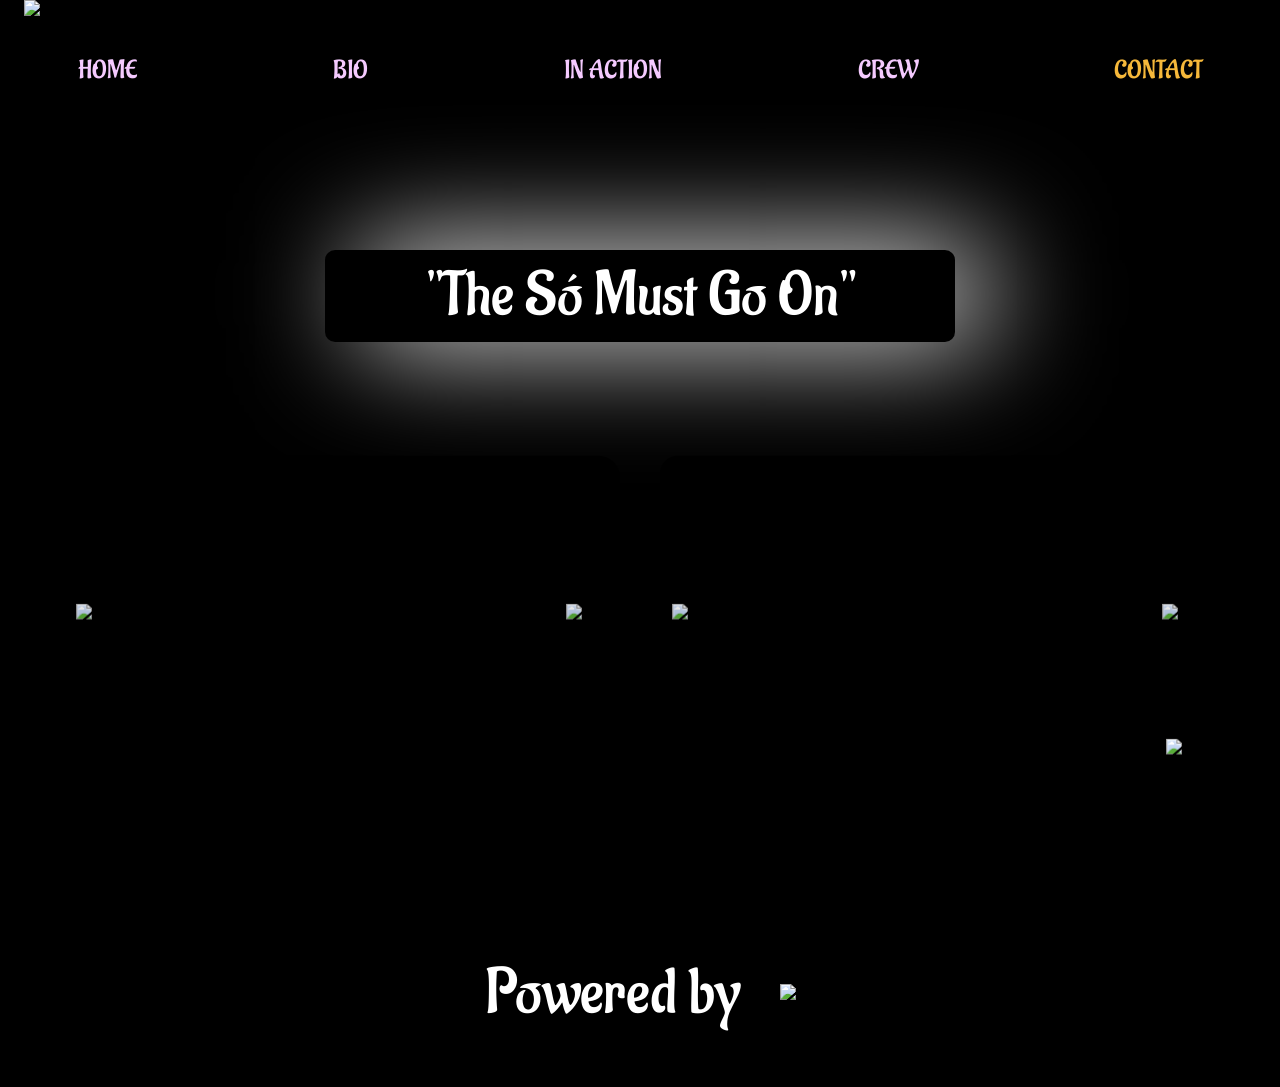
==== action.html @ dd04907f "Add files via upload" ====
<!DOCTYPE html>
<html lang="">

<head>
    <meta charset="UTF-8">
    <meta name="viewport" content="width=device-width, initial-scale=1.0">
    <meta name="generator" content="Silex v3.6.4">
    <link rel="stylesheet" href="/css/action-8aef3ec297667c9fef89145c834cfb1e2416f6bca6c90eaf388c9e5b5e282f4a.css" />

    <!-- MODEL VIEWER -->
    <script type="module" src="https://unpkg.com/@google/model-viewer/dist/model-viewer.min.js"></script>

    <link href="https://fonts.googleapis.com" rel="preconnect">
    <link href="https://fonts.googleapis.com/css2" rel="preconnect" crossorigin>
    <link href="https://fonts.googleapis.com/css2?family=Acme&display=swap" rel="stylesheet">
    <link href="https://fonts.googleapis.com/css2?family=Aguafina+Script&display=swap" rel="stylesheet">
    <link href="https://fonts.googleapis.com/css2?family=Agu+Display&display=swap" rel="stylesheet">
    <link href="https://fonts.googleapis.com/css2?family=Aladin&display=swap" rel="stylesheet">
</head>

<body id="ij2u">

    <HEADER id="i4ne">
        <img id="if11u" src="/assets/logo2.png" />
        <NAV id="i2pj">
            <a href="./index.html" id="itkk">HOME</a>
            <a href="./bio.html" id="i6gh">BIO</a>
            <a href="./action.html" id="imsy9">IN ACTION</a>
            <a href="./crew.html" id="ikcke">CREW</a>
            <a href="./contact.html" id="i1foi">CONTACT</a>
        </NAV>
    </HEADER>

    <div id="izkbu">
        <div id="in06f">"The Só Must Go On"</div>
    </div>

 <!-- POWERED BY SECTION -->
    <section id="powered">
        <div id="powered-wrap">
            <div id="powered-text">Powered by</div>
            <a href="https://www.facebook.com/zsirkulipintyo" target="_blank" rel="noopener">
            <img id="powered-logo" src="/assets/powered.png" />
</a>
        </div>
    </section>

 <section id="action-hero">

    <div id="action-sliders">

        <!-- IMAGE -->
        <div id="image-slider">
            <img class="arrow left" id="img-prev" src="/assets/arrowleft.png">
            
            <div id="image-track">
                <!-- 1-23 -->
                <img src="/assets/img1.jpg">
                <img src="/assets/img2.jpg">
                <img src="/assets/img3.jpg">
                <img src="/assets/img4.jpg">
                <img src="/assets/img5.jpg">
                <img src="/assets/img6.jpg">
                <img src="/assets/img7.jpg">
                <img src="/assets/img8.jpg">
                <img src="/assets/img9.jpg">
                <img src="/assets/img10.jpg">
                <img src="/assets/img11.jpg">
                <img src="/assets/img12.jpg">
                <img src="/assets/img13.jpg">
                <img src="/assets/img14.jpg">
                <img src="/assets/img15.jpg">
                <img src="/assets/img16.jpg">
                <img src="/assets/img17.jpg">
                <img src="/assets/img18.jpg">
                <img src="/assets/img19.jpg">
                <img src="/assets/img20.jpg">
                <img src="/assets/img21.jpg">
                <img src="/assets/img22.jpg">
                <img src="/assets/img23.jpg">
            </div>

            <img class="arrow right" id="img-next" src="/assets/arrowright.png">
            <div id="img-dots"></div>
        </div>


       <div id="video-slider">
    <img class="arrow left" id="vid-prev" src="/assets/arrowleft.png">

    <div id="video-track">
        <video src="/assets/vid1.mp4" playsinline></video>
        <video src="/assets/vid2.mp4" playsinline></video>
        <video src="/assets/vid3.mp4" playsinline></video>
        <video src="/assets/vid4.mp4" playsinline></video>
        <video src="/assets/vid5.mp4" playsinline></video>
        <video src="/assets/vid6.mp4" playsinline></video>
        <video src="/assets/vid7.mp4" playsinline></video>
        <video src="/assets/vid8.mp4" playsinline></video>
     </div>

     <img class="arrow right" id="vid-next" src="/assets/arrowright.png">

     <!-- MUTE BUTTON -->
     <img id="video-mute" src="/assets/mute.png">

     </div>

    </div>

</section>

<script>
document.querySelectorAll('#i2pj a').forEach(link=>{
  link.addEventListener('click', e=>{
    e.preventDefault();
    link.classList.add('active');
    setTimeout(()=>window.location=link.href, 300);
  });
});
</script>

<script>

const videoTrack = document.getElementById("video-track")
const videos = videoTrack.querySelectorAll("video")

const vidPrev = document.getElementById("vid-prev")
const vidNext = document.getElementById("vid-next")
const muteBtn = document.getElementById("video-mute")

let vidIndex = 0
let muted = false

function playVideo(i){

videos.forEach(v=>{
v.pause()
v.currentTime = 0
})

const v = videos[i]

v.muted = muted
v.play()

}

function updateVideo(){

videoTrack.style.transform =
`translateX(-${vidIndex * 100}%)`

playVideo(vidIndex)

}

/* NEXT */
vidNext.onclick = ()=>{
vidIndex++
if(vidIndex >= videos.length) vidIndex = 0
updateVideo()
}

/* PREV */
vidPrev.onclick = ()=>{
vidIndex--
if(vidIndex < 0) vidIndex = videos.length-1
updateVideo()
}

/* AUTO NEXT */
videos.forEach(v=>{
v.addEventListener("ended",()=>{
vidIndex++
if(vidIndex >= videos.length) vidIndex = 0
updateVideo()
})
})

/* MUTE */
muteBtn.onclick = ()=>{

muted = !muted
videos[vidIndex].muted = muted

muteBtn.src = muted
? "/assets/unmute.png"
: "/assets/mute.png"

}

/* AUTOPLAY FIX */
updateVideo()

/* ================= IMAGE ================= */

const imgTrack = document.getElementById("image-track")
const imgPrev = document.getElementById("img-prev")
const imgNext = document.getElementById("img-next")

let imgs = [...imgTrack.children]

/* infinite clone */
imgTrack.appendChild(imgs[0].cloneNode(true))
imgTrack.insertBefore(imgs[imgs.length-1].cloneNode(true), imgs[0])

imgs = [...imgTrack.children]

let index = 1

function updateImages(){

const slider = document.getElementById("image-slider")

const sliderCenter = slider.offsetWidth / 2

const img = imgs[index]

const imgCenter =
img.offsetLeft + img.offsetWidth / 2

const offset = sliderCenter - imgCenter

imgTrack.style.transform = `translateX(${offset}px)`

imgs.forEach(i=>i.classList.remove("active"))
img.classList.add("active")

}

imgNext.onclick = ()=>{
index++
updateImages()

if(index === imgs.length-1){
setTimeout(()=>{
index = 1
imgTrack.style.transition="none"
updateImages()
requestAnimationFrame(()=>{
imgTrack.style.transition=".45s ease"
})
},450)
}
}

imgPrev.onclick = ()=>{
index--
updateImages()

if(index === 0){
setTimeout(()=>{
index = imgs.length-2
imgTrack.style.transition="none"
updateImages()
requestAnimationFrame(()=>{
imgTrack.style.transition=".45s ease"
})
},450)
}
}

window.addEventListener("load",updateImages)
window.addEventListener("resize",updateImages)

</script>

</body>
</html>
---- css/action-8aef3ec297667c9fef89145c834cfb1e2416f6bca6c90eaf388c9e5b5e282f4a.css ----
* {
    box-sizing: border-box;
    -webkit-tap-highlight-color: transparent;

}

body {
    margin: 0;
}

/* stabil mobil viewport */
html, body {
    background:black;
    overflow-x: hidden;
}

/* HEADER */
#i4ne {
    display: flex;
    align-items: center;
    justify-content: space-between;
    font-family: Times New Roman, Times, serif;

    position: fixed;
    inset: 0 0 auto 0;

    width: 100%;
    z-index: 1000;

    padding: 0 clamp(8px, 2vw, 24px);
    background: rgba(0,0,0,0);
}

/* LOGO */
#if11u {
    height: clamp(90px, 11vw, 200px);
    width: auto;
}

/* NAV */
#i2pj {
    display: flex;
    align-items: center;
    justify-content: space-between;

    flex: 1;
    margin-left: clamp(10px, 2vw, 40px);

    font-family: "Aladin", display;
}

/* MENU ITEMS */
#itkk,
#i6gh,
#imsy9,
#ikcke,
#i1foi {
    font-size: clamp(14px, 2vw, 36px);
    padding: clamp(2px, 0.6vw, 8px) clamp(4px, 1vw, 15px);
    white-space: nowrap;
    align-self: center;

    transition: all 0.3s ease;
}

/* jobb headroom */
#i1foi {
    margin-right: clamp(16px, 4vw, 40px);
}

/* NAV LINKS RESET */
#i2pj a {
    text-decoration: none;
}

/* DEFAULT MENU COLOR */
#itkk,
#i6gh,
#imsy9,
#ikcke {
    color: #f5caff;
}

/* CONTACT SPECIAL */
#i1foi,
#i1foi:link,
#i1foi:visited,
#i1foi:active {
    color: #f6b83a;
    border-radius: 25px 25px 25px 4px;
}

/* HERO */
#izkbu {
    background-image: url("../assets/pentek_kisret_km-14.jpg");
    background-position: center;
    background-repeat: no-repeat;
    background-size: cover;

    min-height: 100dvh;
    width: 100%;

    display: flex;
    justify-content: center;
    align-items: flex-start;

    position: relative;
}

/* desktop hover */
#itkk:hover,
#i6gh:hover,
#imsy9:hover,
#ikcke:hover {
    color: #f6b83a;
}

/* mobile tap animation */
#itkk:active,
#i6gh:active,
#imsy9:active,
#ikcke:active {
    color: #f6b83a;
    transition: color 0.25s ease;
}

/* CONTACT */
#i1foi:hover {
    background-color: #f6b83a;
    box-shadow: 0 0 50px 8px rgba(255, 214, 131, 0.53);
    color: #6a415d;
}

#i1foi:active {
    background-color: #f6b83a;
    box-shadow: 0 0 50px 8px rgba(255, 214, 131, 0.53);
    color: #6a415d;
    transition: all 0.25s ease;
}

#i1foi:hover {
    background-color: #f6b83a;
    border-radius: 25px 25px 25px 4px;
    box-shadow: 0 0 50px 8px rgba(255, 214, 131, 0.53);
    color: #6a415d;
    outline: 2px solid rgba(255, 236, 197, 0.76);
    transition: all 0.3s ease-in-out;
}

/* MOTTO */
#in06f {
    position: sticky;
    top: clamp(90px, 11vw, 200px);

    display: flex;
    justify-content: center;
    align-items: center;
    text-align: center;

    font-family: "Aladin", display;
    color: #ffffff;

    font-size: clamp(28px, 6vw, 62px);

    padding: clamp(4px, 1.5vw, 8px) clamp(70px, 10vw, 100px);

    margin: 0 auto;
    margin-top: clamp(250px, 18vh, 500px);

    border-radius: 10px;
    box-shadow: 32px -2px 119px 0px rgb(255, 255, 255);

    z-index: 1;
}

/* scrollbar elrejtés */
.carousel-track::-webkit-scrollbar {
  display: none;
}

#powered {
    width: 100%;
    background: #000;

    display: flex;
    justify-content: center;
    align-items: center;

    padding: clamp(30px, 6vh, 70px) 20px;
}

#powered-wrap {
    display: flex;
    align-items: center;
    gap: clamp(16px, 4vw, 40px);

    flex-wrap: wrap;
    justify-content: center;
}

#powered-text {
    font-family: "Aladin", display;
    color: white;

    font-size: clamp(28px, 5vw, 64px);
}

#powered-logo {
    height: clamp(40px, 6vw, 80px);
    width: auto;
}

/* =========================
ACTION HERO
========================= */

#action-hero{
position:absolute;
inset:0;
pointer-events:none;
}

#action-sliders{
pointer-events:auto;
}

@media(max-width:900px){
#action-sliders{
grid-template-columns:1fr;
}
}


/* =========================
SLIDER BASE
========================= */

#image-slider,
#video-slider{
position:relative;
overflow:hidden;
border-radius:18px;
aspect-ratio:16/9;
background:black;
}


/* =========================
IMAGE SLIDER
========================= */

#image-slider{
position:relative;
overflow:hidden;
border-radius:22px;
aspect-ratio:16/9;
background:black;

display:flex;
align-items:center;
}

/* track */
#image-track{
display:flex;
align-items:center;
gap:22px;

transition:transform .45s ease;
}

/* képek */
#image-track img{

width:72%;
aspect-ratio:3/2;

object-fit:cover;

flex-shrink:0;

border-radius:18px;

opacity:.35;
transform:scale(.85);

transition:.35s ease;
}

/* CENTER */
#image-track img.active{
opacity:1;
transform:scale(1);
}

#image-slider::before{
left:0;
background:linear-gradient(to right, black, transparent);
}

#image-slider::after{
right:0;
background:linear-gradient(to left, black, transparent);
}

/* =========================
VIDEO SLIDER
========================= */

#video-track{
display:flex;
height:100%;
}

#video-track video{
width:100%;
height:100%;
object-fit:cover;
flex-shrink:0;
}


/* =========================
ARROWS
========================= */

.arrow{
position:absolute;
top:50%;
transform:translateY(-50%);
z-index:20;

width:42px;
cursor:pointer;
opacity:.9;
}

.arrow:hover{
opacity:1;
}

.left{ left:12px; }
.right{ right:12px; }


/* =========================
DOTS
========================= */

#img-dots,
#vid-dots{
position:absolute;
bottom:12px;
left:50%;
transform:translateX(-50%);

display:flex;
gap:8px;
z-index:20;
}

#img-dots div,
#vid-dots div{
width:8px;
height:8px;
border-radius:50%;
background:#777;
}

#img-dots .active,
#vid-dots .active{
background:white;
}


/* =========================
MUTE BUTTON
========================= */

#video-mute{
position:absolute;
right:14px;
bottom:14px;

width:36px;
z-index:25;
cursor:pointer;
}

/* HERO SLIDERS */

#izkbu{
    background:url("../assets/pentek_kisret_km-14.jpg") center/cover no-repeat;
    min-height:100vh;

    display:flex;
    justify-content:center;
    align-items:flex-start;

    position:relative;

    overflow:hidden;   /* EZ VÁGJA LE A KILÓGÓ SLIDERT */
}


/* SLIDERS A HERO-N */
#action-sliders{
    position:absolute;
    top:68%;     /* ez volt 55% */
    left:50%;
    transform:translate(-50%,-50%);

    width:90%;
    max-width:1500px;

    display:grid;
    grid-template-columns:1fr 1fr;
    gap:40px;

    z-index:5;
}

@media(max-width:900px){
#action-sliders{
    grid-template-columns:1fr;
    top:72%;
}
}
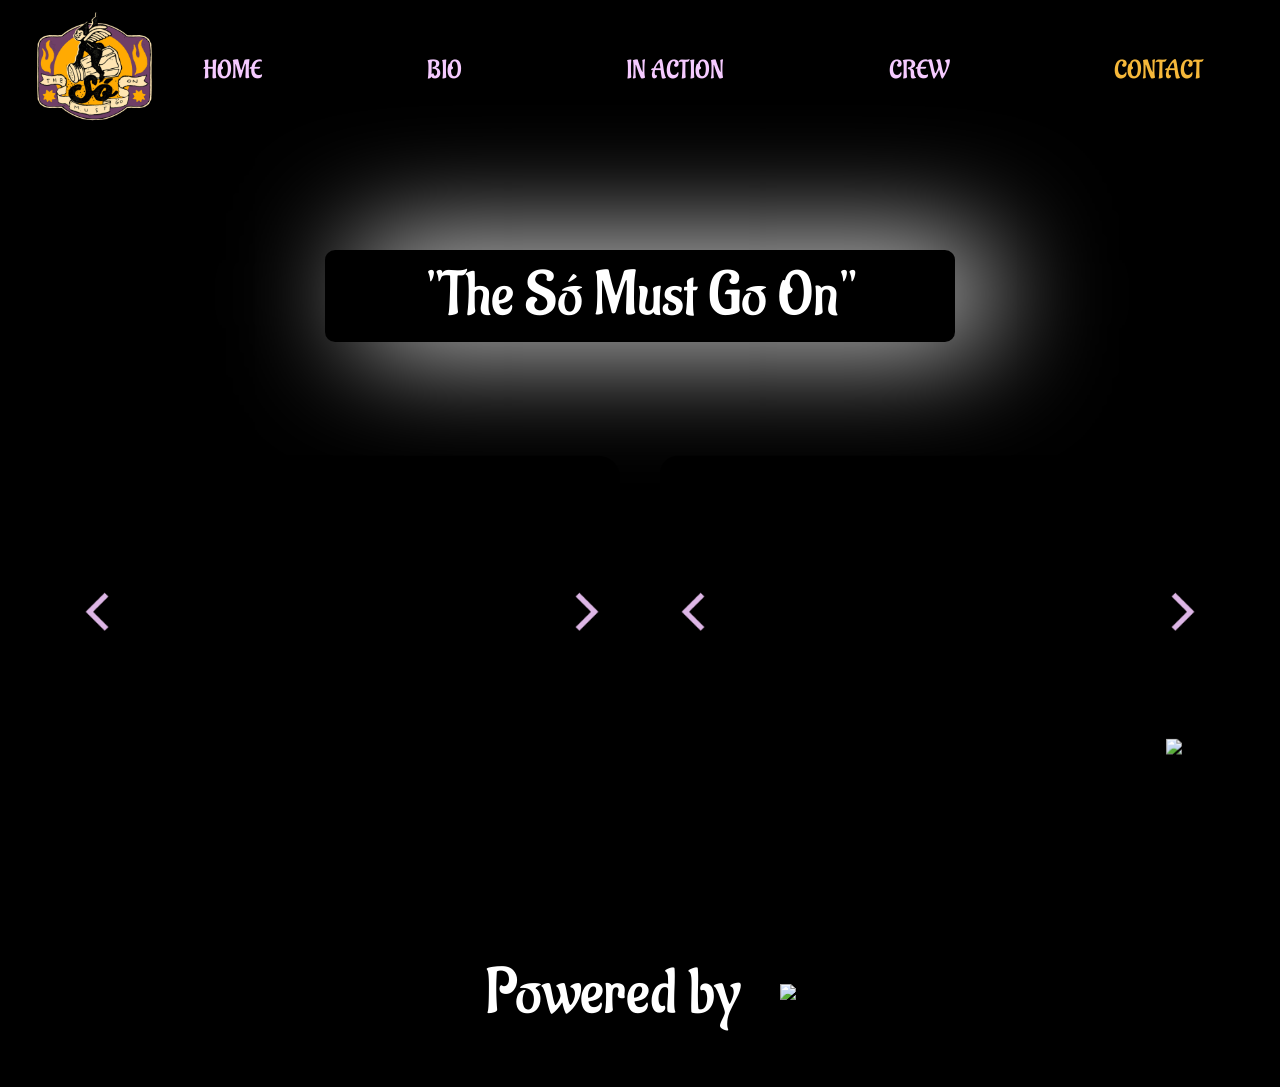
==== commit ceea4ac0: "Update action.html" ====
--- a/action.html
+++ b/action.html
@@ -5,7 +5,9 @@
     <meta charset="UTF-8">
     <meta name="viewport" content="width=device-width, initial-scale=1.0">
     <meta name="generator" content="Silex v3.6.4">
-    <link rel="stylesheet" href="/css/action-8aef3ec297667c9fef89145c834cfb1e2416f6bca6c90eaf388c9e5b5e282f4a.css" />
+
+    <!-- FIX -->
+    <link rel="stylesheet" href="css/action-8aef3ec297667c9fef89145c834cfb1e2416f6bca6c90eaf388c9e5b5e282f4a.css" />
 
     <!-- MODEL VIEWER -->
     <script type="module" src="https://unpkg.com/@google/model-viewer/dist/model-viewer.min.js"></script>
@@ -20,251 +22,96 @@
 
 <body id="ij2u">
 
-    <HEADER id="i4ne">
-        <img id="if11u" src="/assets/logo2.png" />
-        <NAV id="i2pj">
-            <a href="./index.html" id="itkk">HOME</a>
-            <a href="./bio.html" id="i6gh">BIO</a>
-            <a href="./action.html" id="imsy9">IN ACTION</a>
-            <a href="./crew.html" id="ikcke">CREW</a>
-            <a href="./contact.html" id="i1foi">CONTACT</a>
-        </NAV>
-    </HEADER>
+<HEADER id="i4ne">
+    <img id="if11u" src="assets/logo2.png" />
+    <NAV id="i2pj">
+        <a href="./index.html" id="itkk">HOME</a>
+        <a href="./bio.html" id="i6gh">BIO</a>
+        <a href="./action.html" id="imsy9">IN ACTION</a>
+        <a href="./crew.html" id="ikcke">CREW</a>
+        <a href="./contact.html" id="i1foi">CONTACT</a>
+    </NAV>
+</HEADER>
 
-    <div id="izkbu">
-        <div id="in06f">"The Só Must Go On"</div>
+<div id="izkbu">
+    <div id="in06f">"The Só Must Go On"</div>
+</div>
+
+<!-- POWERED -->
+<section id="powered">
+    <div id="powered-wrap">
+        <div id="powered-text">Powered by</div>
+        <a href="https://www.facebook.com/zsirkulipintyo" target="_blank" rel="noopener">
+            <img id="powered-logo" src="assets/powered.png" />
+        </a>
     </div>
+</section>
 
- <!-- POWERED BY SECTION -->
-    <section id="powered">
-        <div id="powered-wrap">
-            <div id="powered-text">Powered by</div>
-            <a href="https://www.facebook.com/zsirkulipintyo" target="_blank" rel="noopener">
-            <img id="powered-logo" src="/assets/powered.png" />
-</a>
-        </div>
-    </section>
+<section id="action-hero">
+<div id="action-sliders">
 
- <section id="action-hero">
+<!-- IMAGE -->
+<div id="image-slider">
 
-    <div id="action-sliders">
+<img class="arrow left" id="img-prev" src="assets/arrowleft.png">
 
-        <!-- IMAGE -->
-        <div id="image-slider">
-            <img class="arrow left" id="img-prev" src="/assets/arrowleft.png">
-            
-            <div id="image-track">
-                <!-- 1-23 -->
-                <img src="/assets/img1.jpg">
-                <img src="/assets/img2.jpg">
-                <img src="/assets/img3.jpg">
-                <img src="/assets/img4.jpg">
-                <img src="/assets/img5.jpg">
-                <img src="/assets/img6.jpg">
-                <img src="/assets/img7.jpg">
-                <img src="/assets/img8.jpg">
-                <img src="/assets/img9.jpg">
-                <img src="/assets/img10.jpg">
-                <img src="/assets/img11.jpg">
-                <img src="/assets/img12.jpg">
-                <img src="/assets/img13.jpg">
-                <img src="/assets/img14.jpg">
-                <img src="/assets/img15.jpg">
-                <img src="/assets/img16.jpg">
-                <img src="/assets/img17.jpg">
-                <img src="/assets/img18.jpg">
-                <img src="/assets/img19.jpg">
-                <img src="/assets/img20.jpg">
-                <img src="/assets/img21.jpg">
-                <img src="/assets/img22.jpg">
-                <img src="/assets/img23.jpg">
-            </div>
+<div id="image-track">
+<img src="assets/img1.jpg">
+<img src="assets/img2.jpg">
+<img src="assets/img3.jpg">
+<img src="assets/img4.jpg">
+<img src="assets/img5.jpg">
+<img src="assets/img6.jpg">
+<img src="assets/img7.jpg">
+<img src="assets/img8.jpg">
+<img src="assets/img9.jpg">
+<img src="assets/img10.jpg">
+<img src="assets/img11.jpg">
+<img src="assets/img12.jpg">
+<img src="assets/img13.jpg">
+<img src="assets/img14.jpg">
+<img src="assets/img15.jpg">
+<img src="assets/img16.jpg">
+<img src="assets/img17.jpg">
+<img src="assets/img18.jpg">
+<img src="assets/img19.jpg">
+<img src="assets/img20.jpg">
+<img src="assets/img21.jpg">
+<img src="assets/img22.jpg">
+<img src="assets/img23.jpg">
+</div>
 
-            <img class="arrow right" id="img-next" src="/assets/arrowright.png">
-            <div id="img-dots"></div>
-        </div>
+<img class="arrow right" id="img-next" src="assets/arrowright.png">
+<div id="img-dots"></div>
+
+</div>
 
 
-       <div id="video-slider">
-    <img class="arrow left" id="vid-prev" src="/assets/arrowleft.png">
+<div id="video-slider">
 
-    <div id="video-track">
-        <video src="/assets/vid1.mp4" playsinline></video>
-        <video src="/assets/vid2.mp4" playsinline></video>
-        <video src="/assets/vid3.mp4" playsinline></video>
-        <video src="/assets/vid4.mp4" playsinline></video>
-        <video src="/assets/vid5.mp4" playsinline></video>
-        <video src="/assets/vid6.mp4" playsinline></video>
-        <video src="/assets/vid7.mp4" playsinline></video>
-        <video src="/assets/vid8.mp4" playsinline></video>
-     </div>
+<img class="arrow left" id="vid-prev" src="assets/arrowleft.png">
 
-     <img class="arrow right" id="vid-next" src="/assets/arrowright.png">
+<div id="video-track">
+<video src="assets/vid1.mp4" playsinline></video>
+<video src="assets/vid2.mp4" playsinline></video>
+<video src="assets/vid3.mp4" playsinline></video>
+<video src="assets/vid4.mp4" playsinline></video>
+<video src="assets/vid5.mp4" playsinline></video>
+<video src="assets/vid6.mp4" playsinline></video>
+<video src="assets/vid7.mp4" playsinline></video>
+<video src="assets/vid8.mp4" playsinline></video>
+</div>
 
-     <!-- MUTE BUTTON -->
-     <img id="video-mute" src="/assets/mute.png">
+<img class="arrow right" id="vid-next" src="assets/arrowright.png">
 
-     </div>
+<img id="video-mute" src="assets/mute.png">
 
-    </div>
+</div>
 
+</div>
 </section>
 
-<script>
-document.querySelectorAll('#i2pj a').forEach(link=>{
-  link.addEventListener('click', e=>{
-    e.preventDefault();
-    link.classList.add('active');
-    setTimeout(()=>window.location=link.href, 300);
-  });
-});
-</script>
-
-<script>
-
-const videoTrack = document.getElementById("video-track")
-const videos = videoTrack.querySelectorAll("video")
-
-const vidPrev = document.getElementById("vid-prev")
-const vidNext = document.getElementById("vid-next")
-const muteBtn = document.getElementById("video-mute")
-
-let vidIndex = 0
-let muted = false
-
-function playVideo(i){
-
-videos.forEach(v=>{
-v.pause()
-v.currentTime = 0
-})
-
-const v = videos[i]
-
-v.muted = muted
-v.play()
-
-}
-
-function updateVideo(){
-
-videoTrack.style.transform =
-`translateX(-${vidIndex * 100}%)`
-
-playVideo(vidIndex)
-
-}
-
-/* NEXT */
-vidNext.onclick = ()=>{
-vidIndex++
-if(vidIndex >= videos.length) vidIndex = 0
-updateVideo()
-}
-
-/* PREV */
-vidPrev.onclick = ()=>{
-vidIndex--
-if(vidIndex < 0) vidIndex = videos.length-1
-updateVideo()
-}
-
-/* AUTO NEXT */
-videos.forEach(v=>{
-v.addEventListener("ended",()=>{
-vidIndex++
-if(vidIndex >= videos.length) vidIndex = 0
-updateVideo()
-})
-})
-
-/* MUTE */
-muteBtn.onclick = ()=>{
-
-muted = !muted
-videos[vidIndex].muted = muted
-
-muteBtn.src = muted
-? "/assets/unmute.png"
-: "/assets/mute.png"
-
-}
-
-/* AUTOPLAY FIX */
-updateVideo()
-
-/* ================= IMAGE ================= */
-
-const imgTrack = document.getElementById("image-track")
-const imgPrev = document.getElementById("img-prev")
-const imgNext = document.getElementById("img-next")
-
-let imgs = [...imgTrack.children]
-
-/* infinite clone */
-imgTrack.appendChild(imgs[0].cloneNode(true))
-imgTrack.insertBefore(imgs[imgs.length-1].cloneNode(true), imgs[0])
-
-imgs = [...imgTrack.children]
-
-let index = 1
-
-function updateImages(){
-
-const slider = document.getElementById("image-slider")
-
-const sliderCenter = slider.offsetWidth / 2
-
-const img = imgs[index]
-
-const imgCenter =
-img.offsetLeft + img.offsetWidth / 2
-
-const offset = sliderCenter - imgCenter
-
-imgTrack.style.transform = `translateX(${offset}px)`
-
-imgs.forEach(i=>i.classList.remove("active"))
-img.classList.add("active")
-
-}
-
-imgNext.onclick = ()=>{
-index++
-updateImages()
-
-if(index === imgs.length-1){
-setTimeout(()=>{
-index = 1
-imgTrack.style.transition="none"
-updateImages()
-requestAnimationFrame(()=>{
-imgTrack.style.transition=".45s ease"
-})
-},450)
-}
-}
-
-imgPrev.onclick = ()=>{
-index--
-updateImages()
-
-if(index === 0){
-setTimeout(()=>{
-index = imgs.length-2
-imgTrack.style.transition="none"
-updateImages()
-requestAnimationFrame(()=>{
-imgTrack.style.transition=".45s ease"
-})
-},450)
-}
-}
-
-window.addEventListener("load",updateImages)
-window.addEventListener("resize",updateImages)
-
-</script>
-
+    <script src="slider.js" defer></script>
+   
 </body>
-</html>+</html>
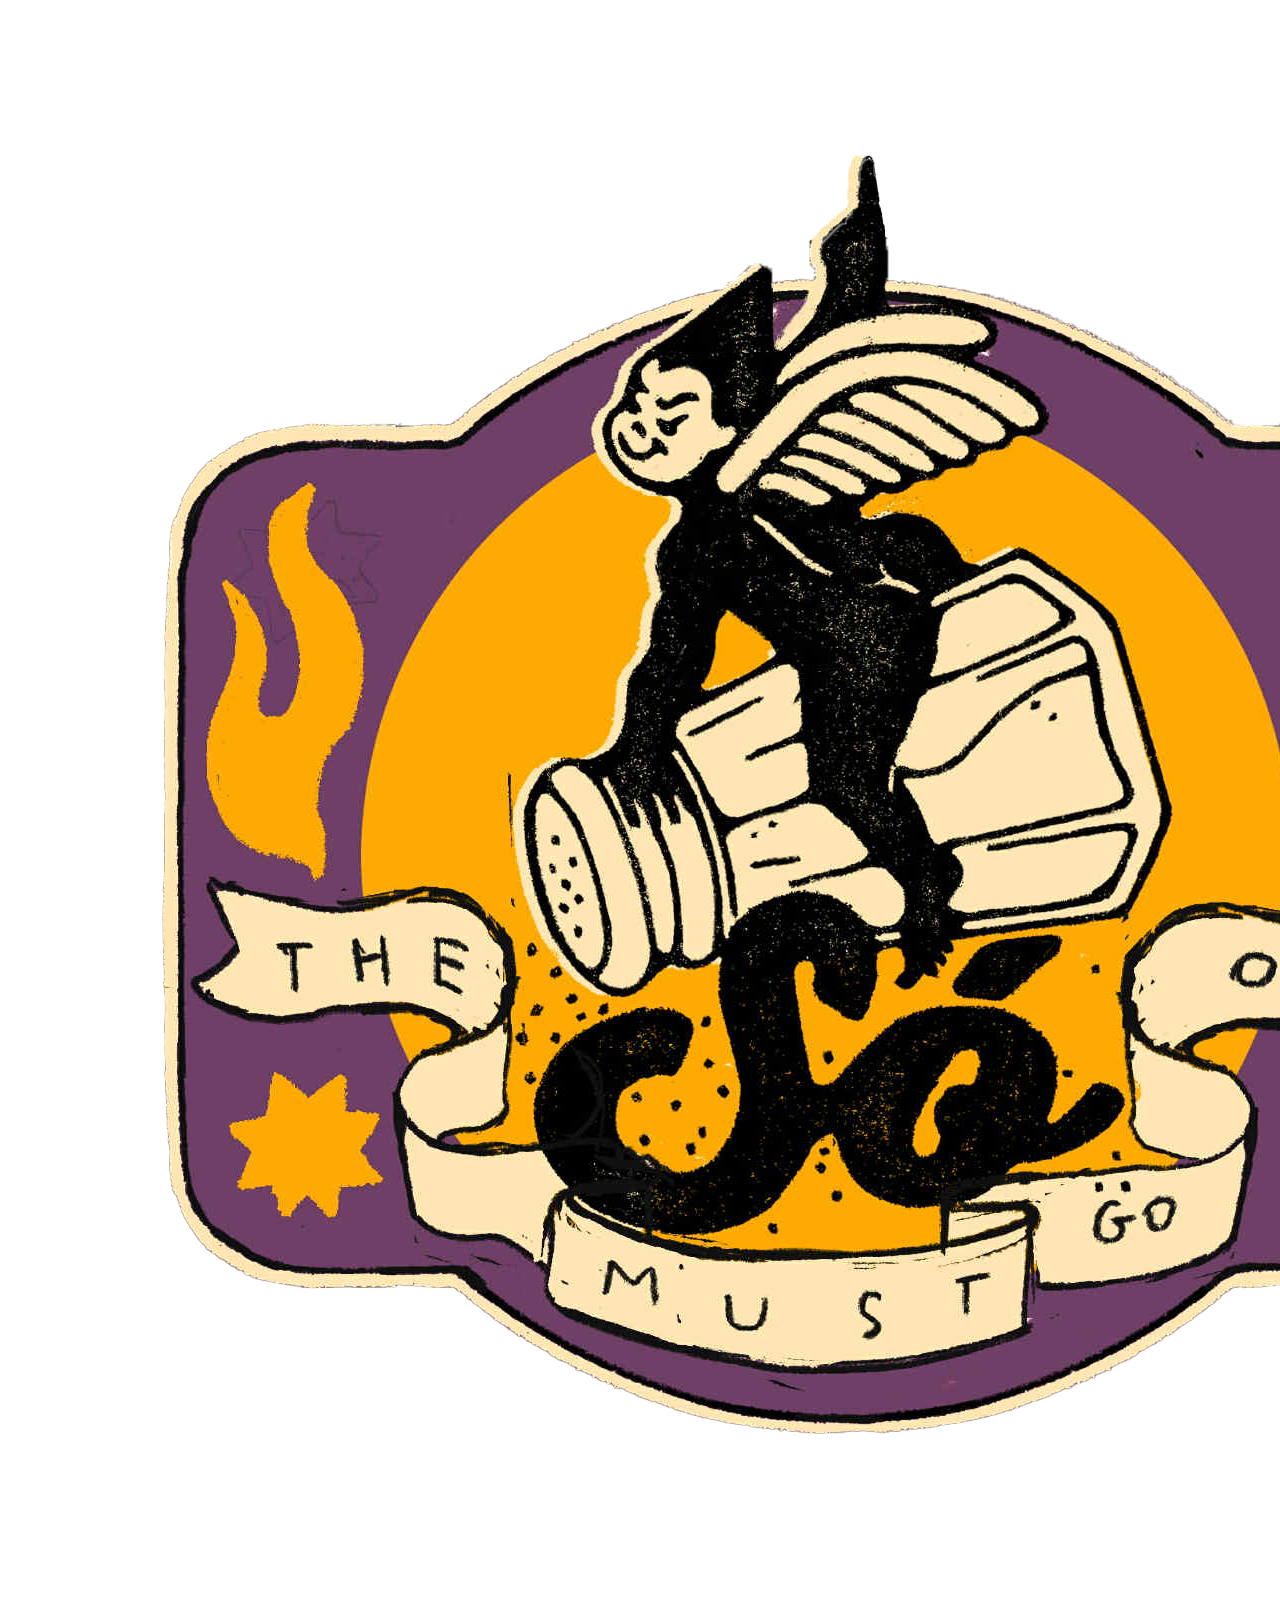
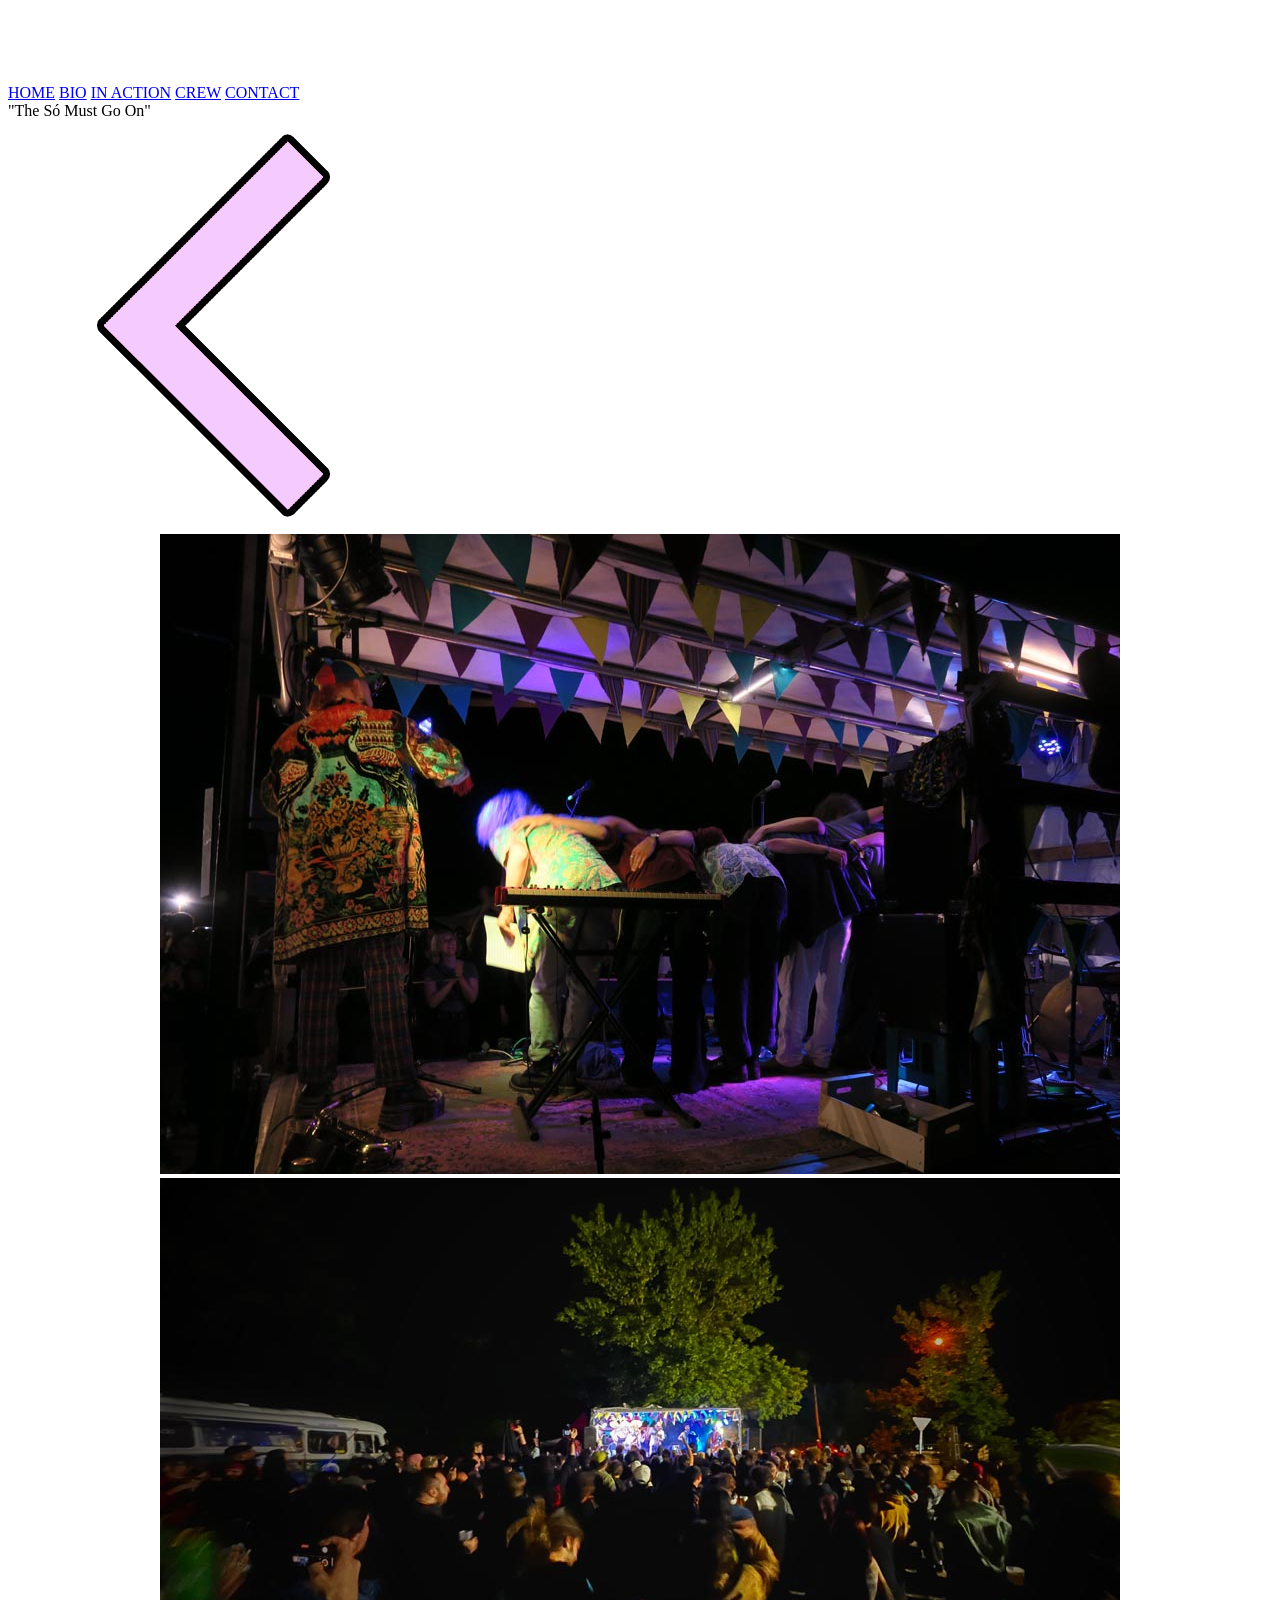
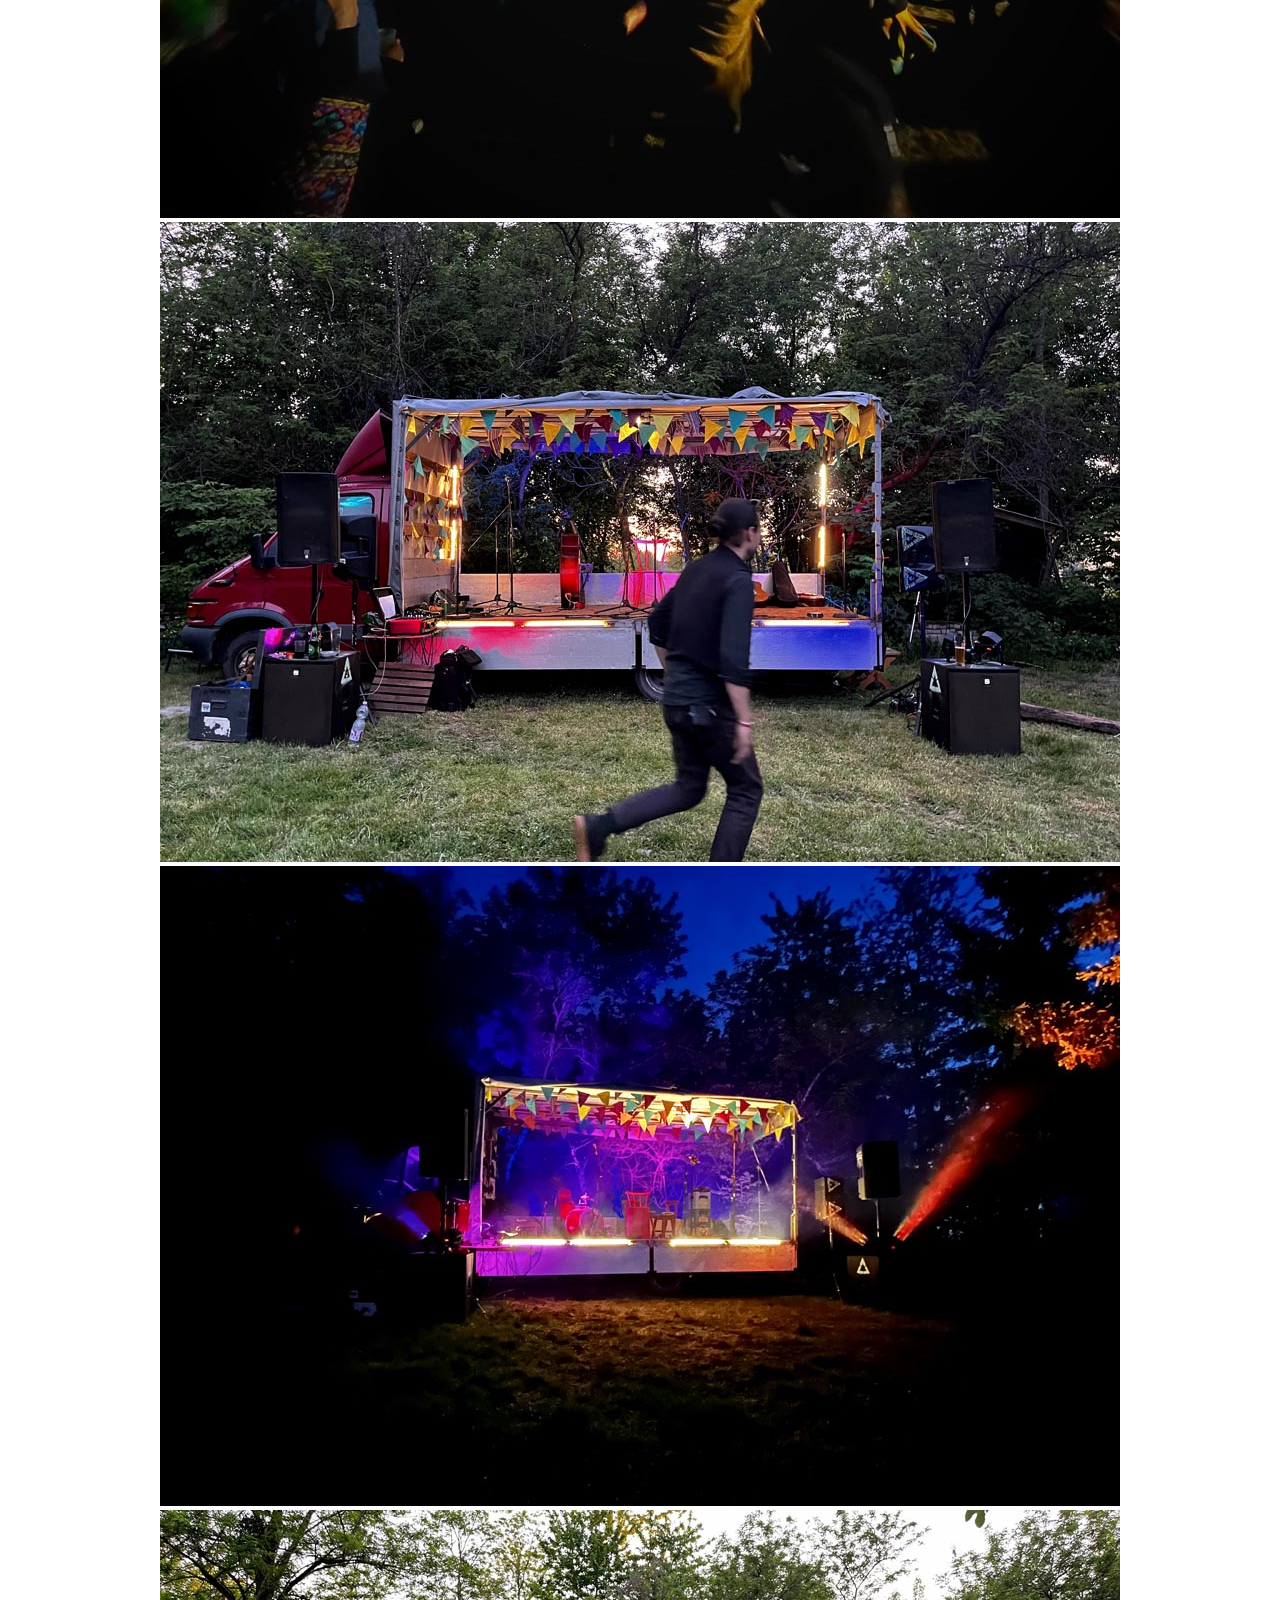
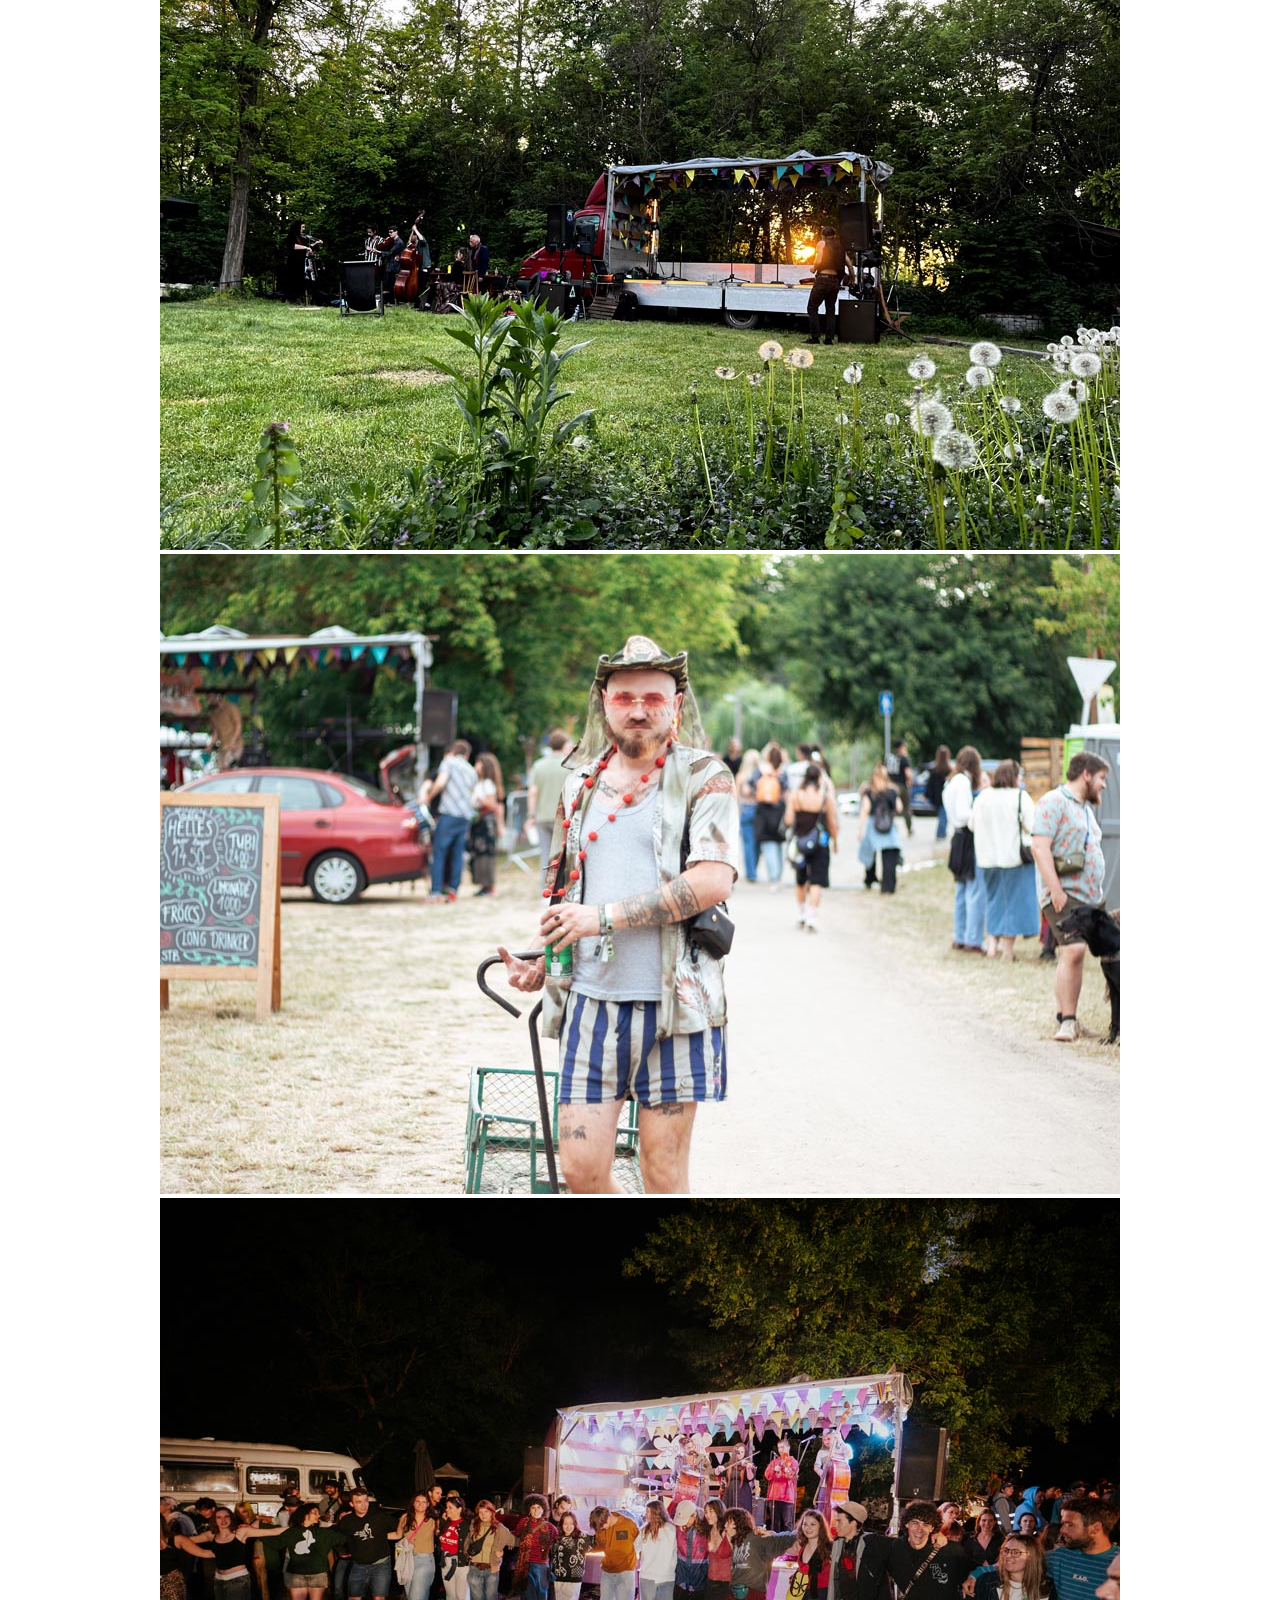
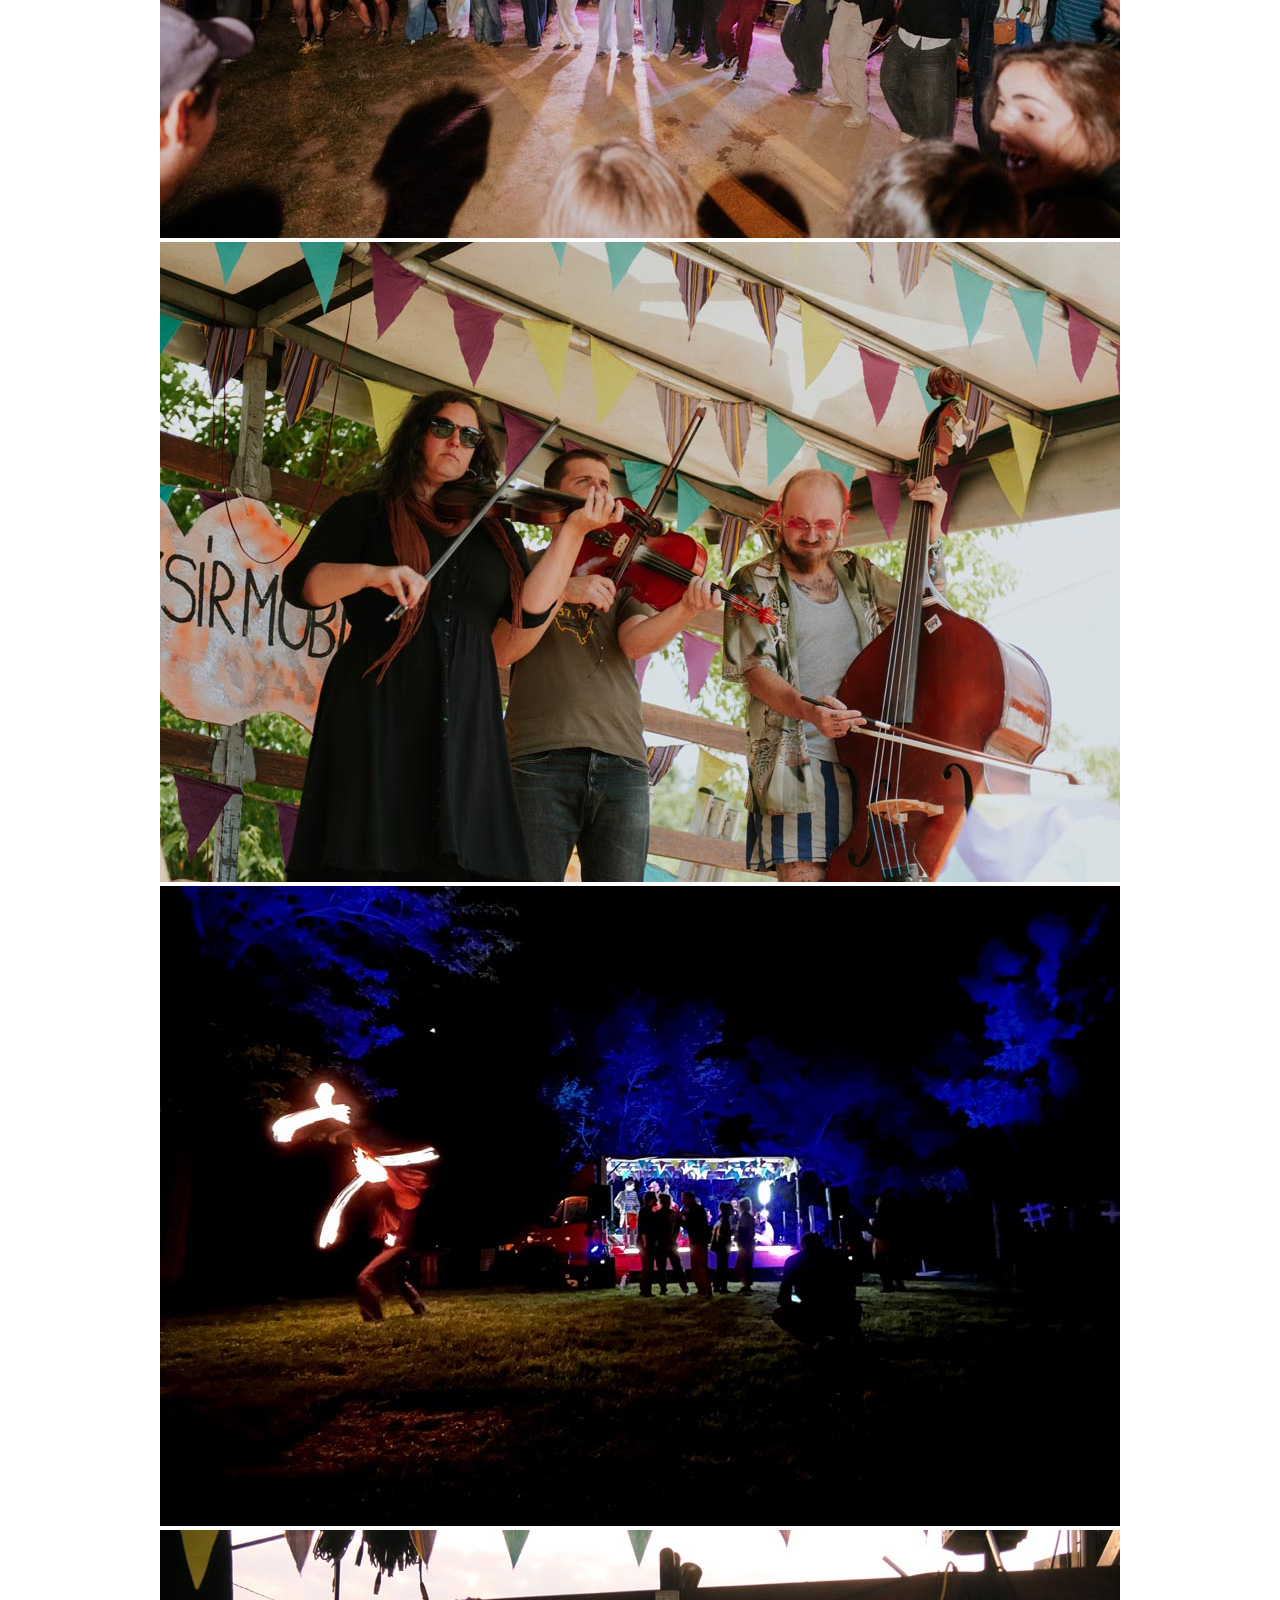
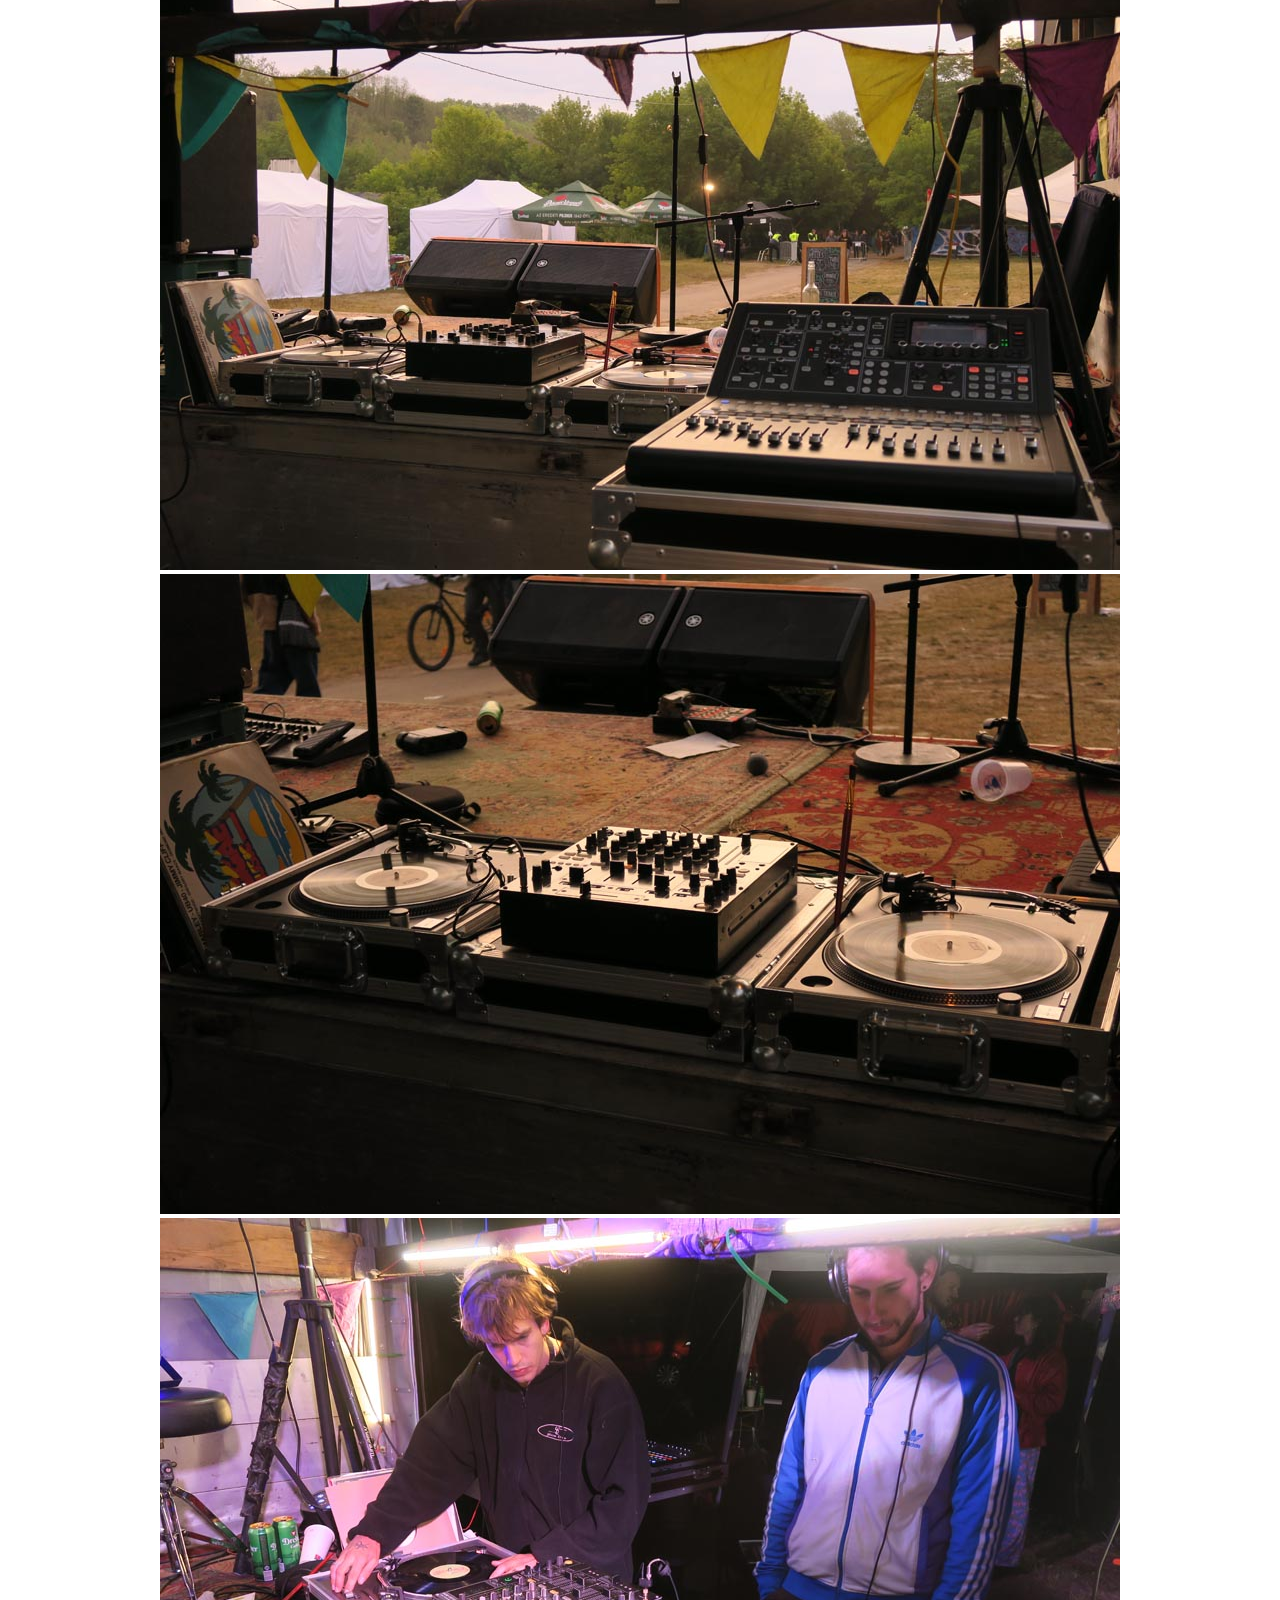
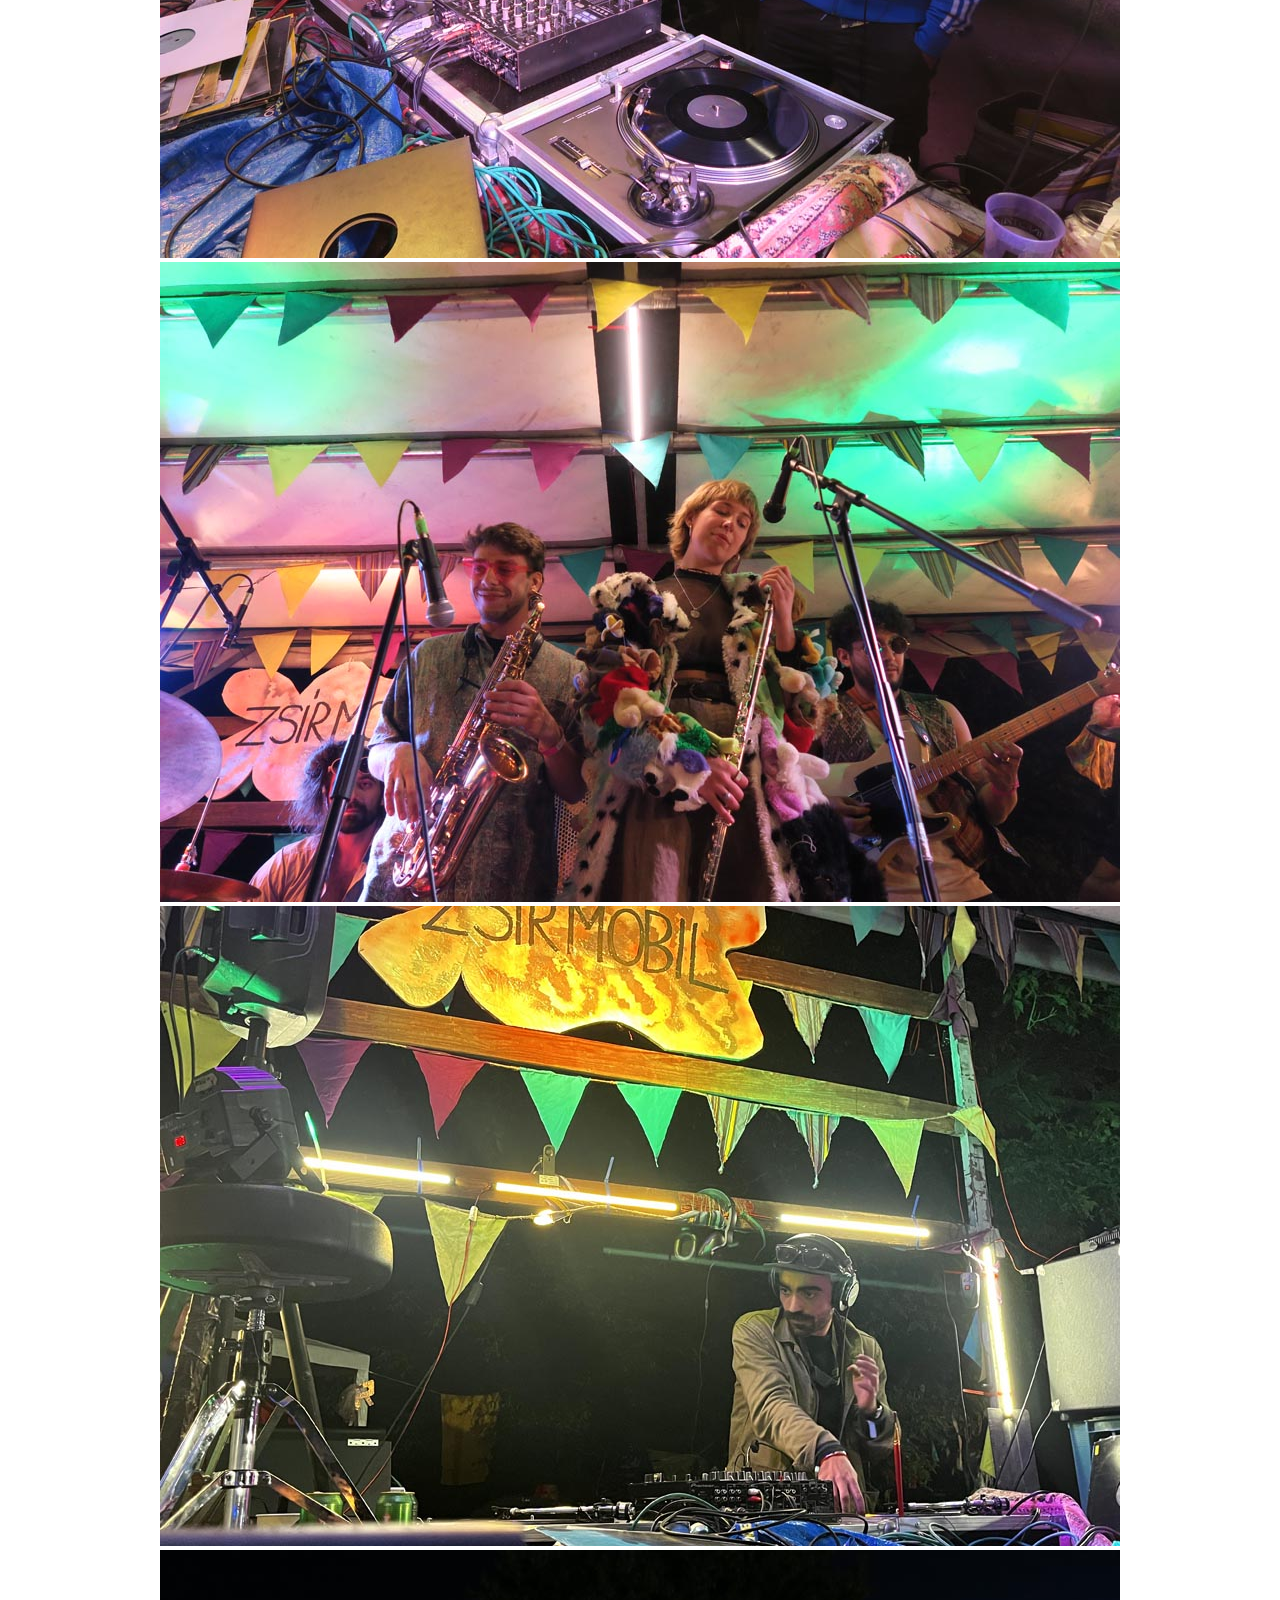
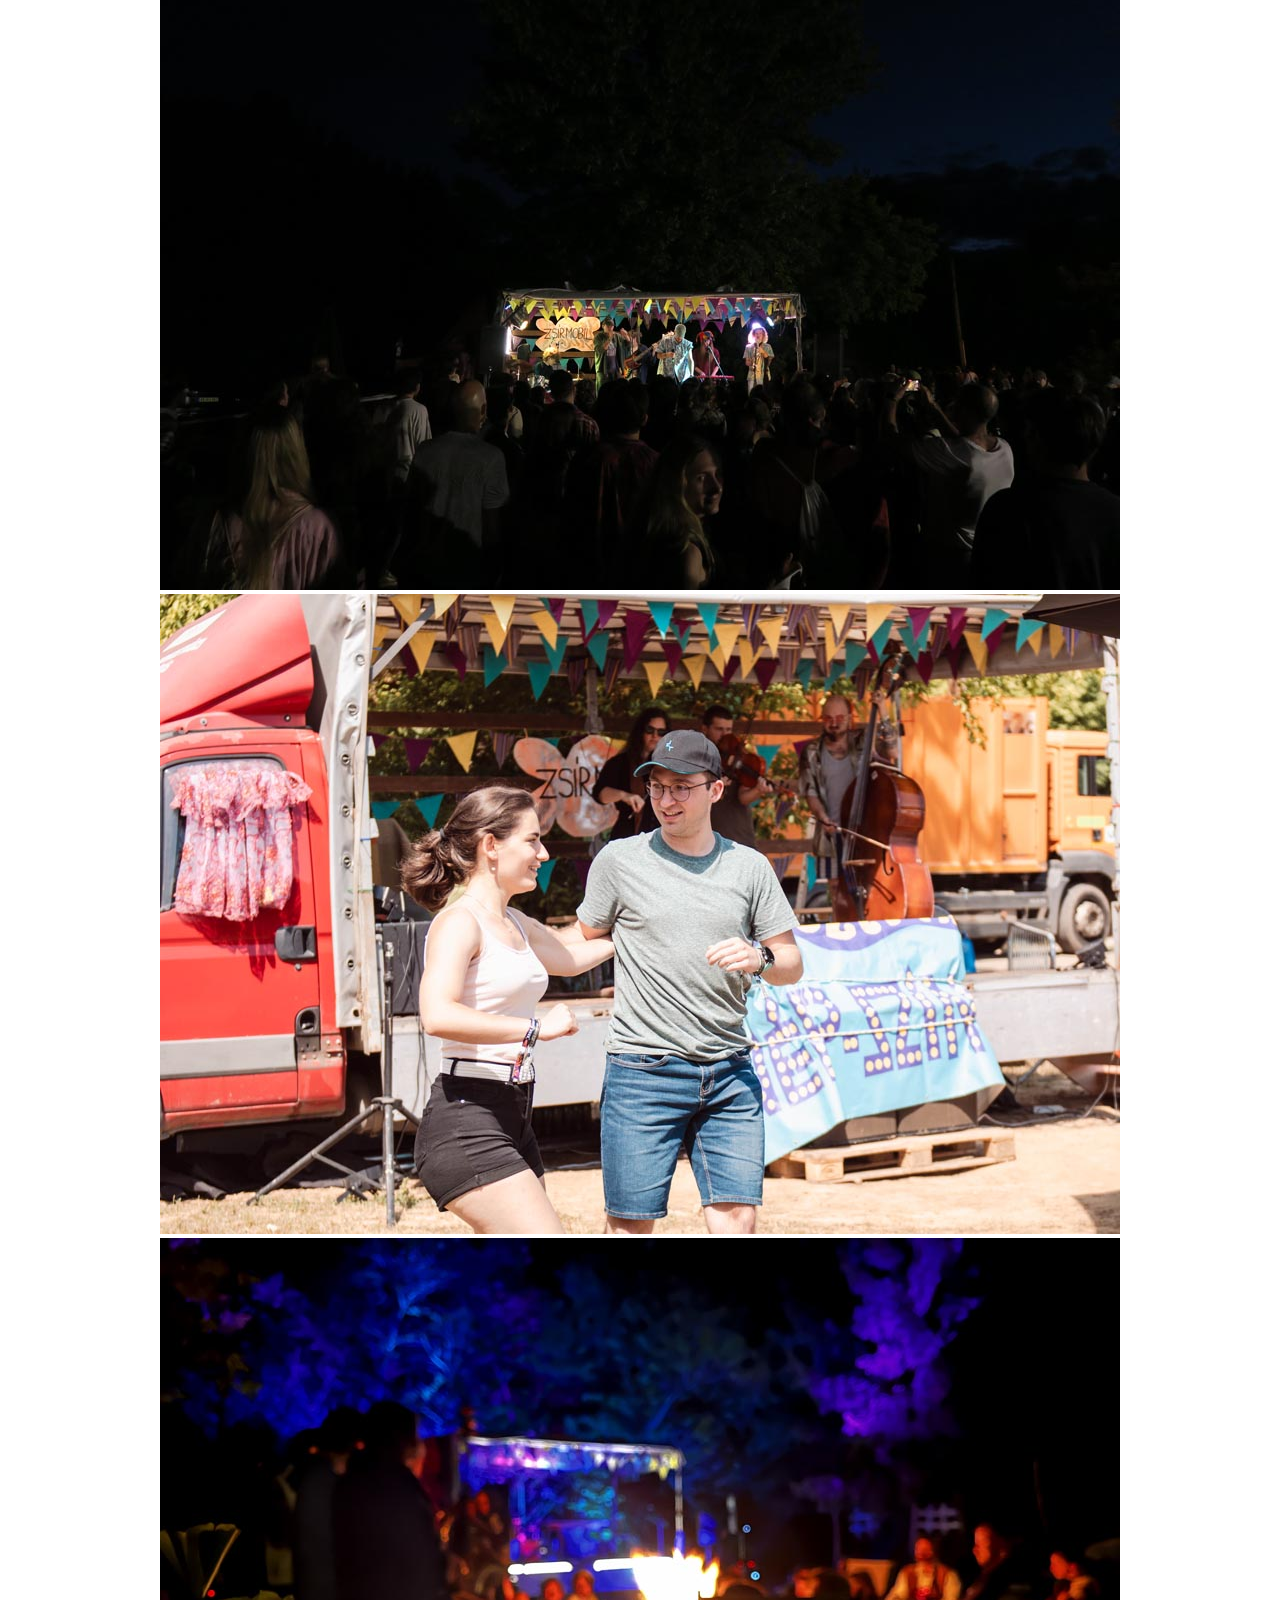
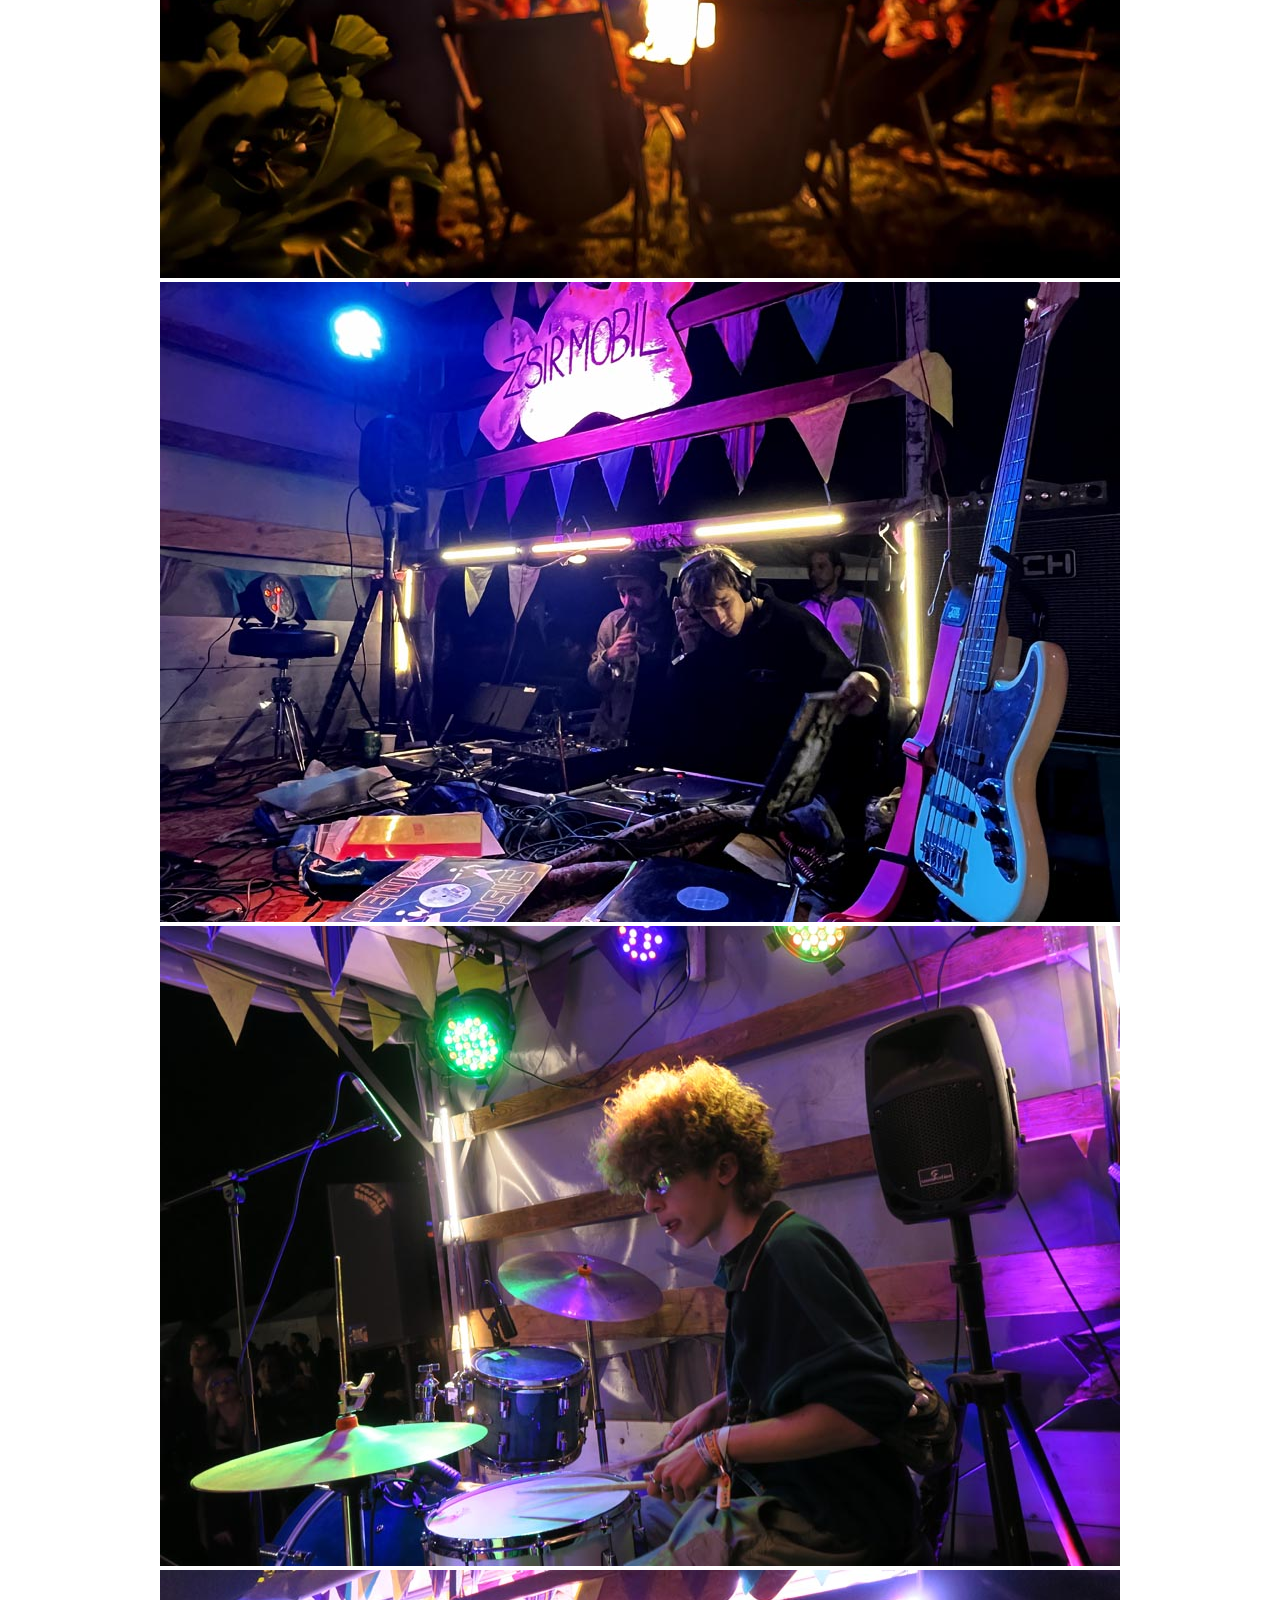
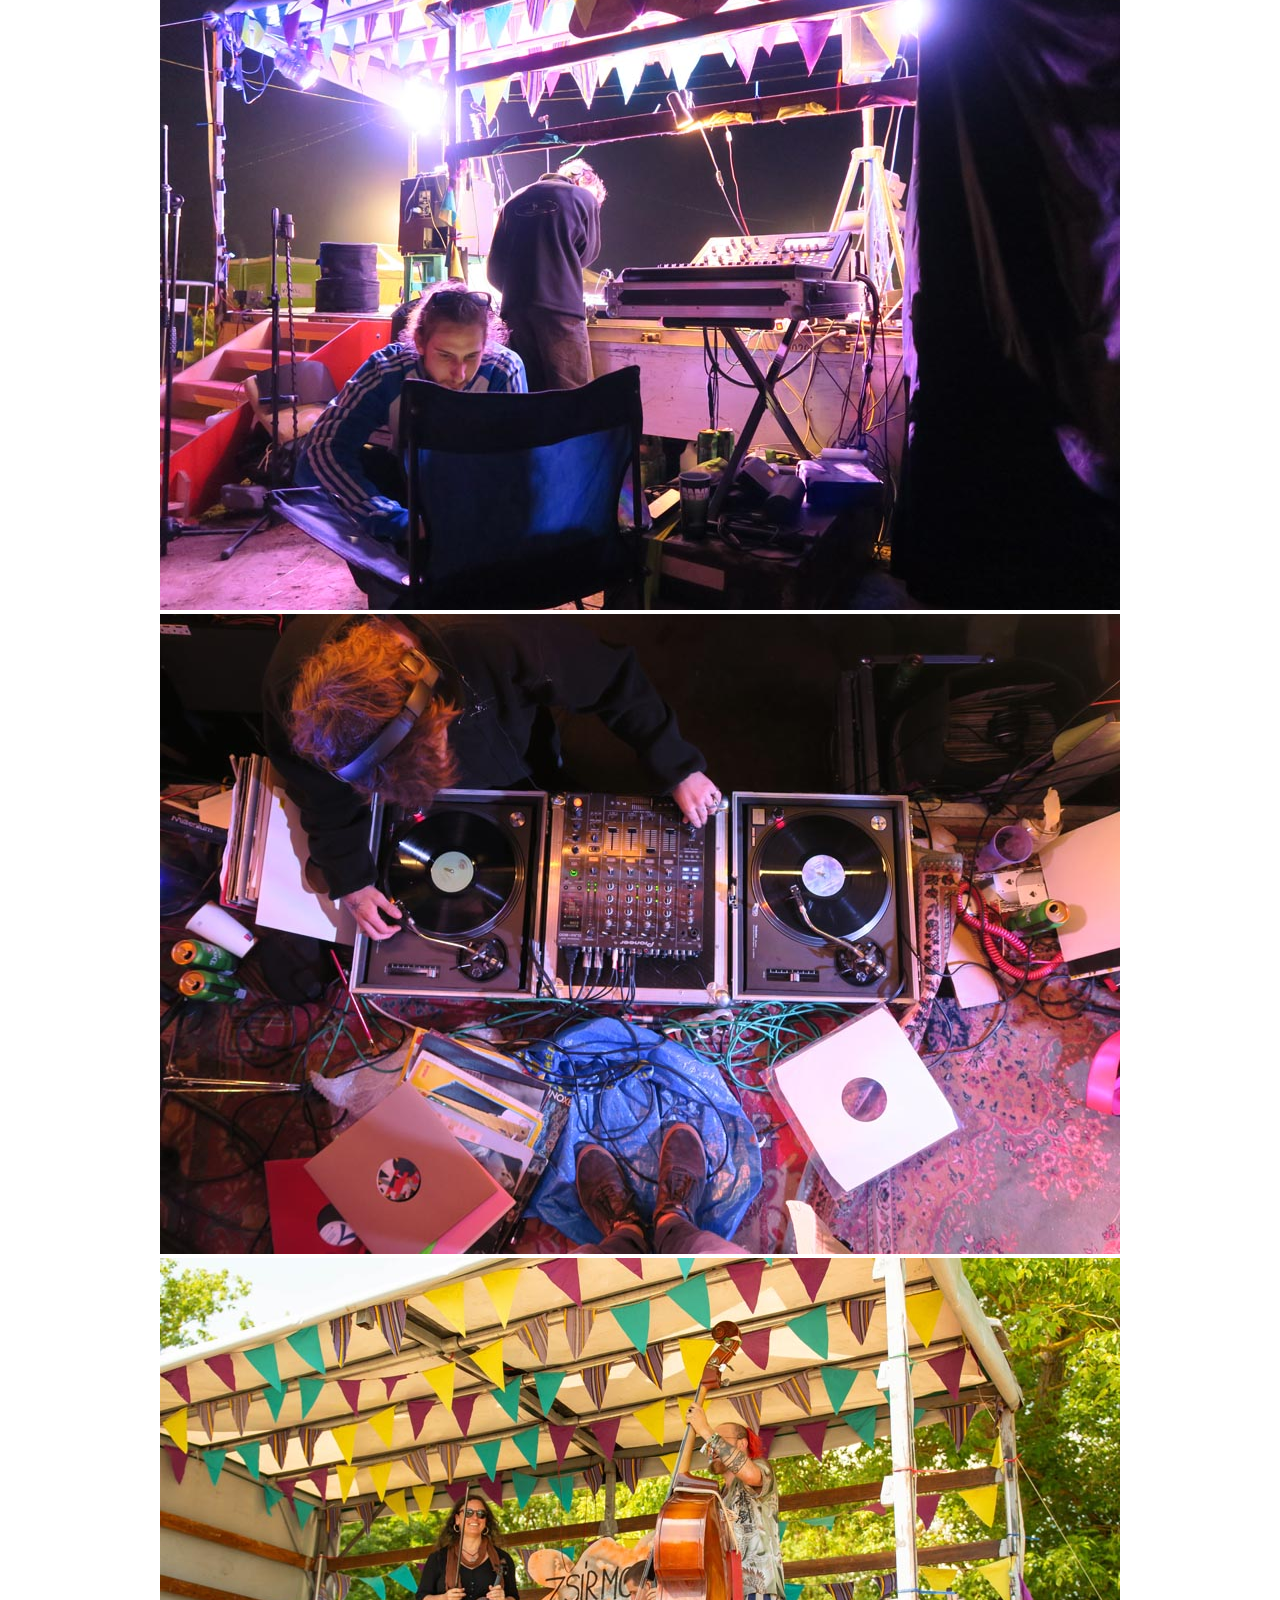
==== commit f694f329: "Update action.html" ====
--- a/action.html
+++ b/action.html
@@ -1,19 +1,36 @@
 <!DOCTYPE html>
-<html lang="">
+<html lang="hu">
 
 <head>
     <meta charset="UTF-8">
     <meta name="viewport" content="width=device-width, initial-scale=1.0">
     <meta name="generator" content="Silex v3.6.4">
 
-    <!-- FIX -->
-    <link rel="stylesheet" href="css/action-8aef3ec297667c9fef89145c834cfb1e2416f6bca6c90eaf388c9e5b5e282f4a.css" />
-
+    <!-- CSS -->
+    <link rel="stylesheet" href="./css/action.css" />
+    <title>SóLimó Gallery</title>
+    <meta property="og:title" content="SóLimó Stage" />
+    <meta property="og:description" content="The Só Must Go On" />
+    <meta property="og:image" content="https://the-so-must-go-on.github.io/assets/thumbnail.jpg" />
+    <meta property="og:url" content="https://the-so-must-go-on.github.io/" />
+    <meta property="og:type" content="website" />
+
+    <meta name="twitter:card" content="summary_large_image">
+    <meta name="twitter:image" content="https://the-so-must-go-on.github.io/assets/thumbnail.jpg">
+
+    <link rel="icon" href="./assets/favicon.png">
+    <link rel="apple-touch-icon" href="./assets/favicon.png">
+    <meta name="theme-color" content="#000000">
+    
     <!-- MODEL VIEWER -->
-    <script type="module" src="https://unpkg.com/@google/model-viewer/dist/model-viewer.min.js"></script>
-
-    <link href="https://fonts.googleapis.com" rel="preconnect">
-    <link href="https://fonts.googleapis.com/css2" rel="preconnect" crossorigin>
+    <script type="module"
+        src="https://unpkg.com/@google/model-viewer/dist/model-viewer.min.js">
+    </script>
+
+    <!-- FONTS -->
+    <link rel="preconnect" href="https://fonts.googleapis.com">
+    <link rel="preconnect" href="https://fonts.gstatic.com" crossorigin>
+
     <link href="https://fonts.googleapis.com/css2?family=Acme&display=swap" rel="stylesheet">
     <link href="https://fonts.googleapis.com/css2?family=Aguafina+Script&display=swap" rel="stylesheet">
     <link href="https://fonts.googleapis.com/css2?family=Agu+Display&display=swap" rel="stylesheet">
@@ -22,96 +39,237 @@
 
 <body id="ij2u">
 
-<HEADER id="i4ne">
-    <img id="if11u" src="assets/logo2.png" />
-    <NAV id="i2pj">
+<header id="i4ne">
+    <img id="if11u" src="./assets/logo2.png" />
+    <nav id="i2pj">
         <a href="./index.html" id="itkk">HOME</a>
         <a href="./bio.html" id="i6gh">BIO</a>
         <a href="./action.html" id="imsy9">IN ACTION</a>
         <a href="./crew.html" id="ikcke">CREW</a>
         <a href="./contact.html" id="i1foi">CONTACT</a>
-    </NAV>
-</HEADER>
+    </nav>
+</header>
 
 <div id="izkbu">
     <div id="in06f">"The Só Must Go On"</div>
 </div>
+
+
+<!-- ACTION HERO -->
+<section id="action-hero">
+
+    <div id="action-sliders">
+
+        <!-- IMAGE -->
+        <div id="image-slider">
+            <img class="arrow left" id="img-prev" src="./assets/arrowleft.png">
+
+            <div id="image-track">
+                <img src="./assets/img1.jpg">
+                <img src="./assets/img2.jpg">
+                <img src="./assets/img3.jpg">
+                <img src="./assets/img4.jpg">
+                <img src="./assets/img5.jpg">
+                <img src="./assets/img6.jpg">
+                <img src="./assets/img7.jpg">
+                <img src="./assets/img8.jpg">
+                <img src="./assets/img9.jpg">
+                <img src="./assets/img10.jpg">
+                <img src="./assets/img11.jpg">
+                <img src="./assets/img12.jpg">
+                <img src="./assets/img13.jpg">
+                <img src="./assets/img14.jpg">
+                <img src="./assets/img15.jpg">
+                <img src="./assets/img16.jpg">
+                <img src="./assets/img17.jpg">
+                <img src="./assets/img18.jpg">
+                <img src="./assets/img19.jpg">
+                <img src="./assets/img20.jpg">
+                <img src="./assets/img21.jpg">
+                <img src="./assets/img22.jpg">
+                <img src="./assets/img23.jpg">
+            </div>
+
+            <img class="arrow right" id="img-next" src="./assets/arrowright.png">
+            <div id="img-dots"></div>
+        </div>
+
+
+        <!-- VIDEO -->
+        <div id="video-slider">
+            <img class="arrow left" id="vid-prev" src="./assets/arrowleft.png">
+
+            <div id="video-track">
+                <video src="./assets/vid1.mp4" playsinline></video>
+                <video src="./assets/vid2.mp4" playsinline></video>
+                <video src="./assets/vid3.mp4" playsinline></video>
+                <video src="./assets/vid4.mp4" playsinline></video>
+                <video src="./assets/vid5.mp4" playsinline></video>
+                <video src="./assets/vid6.mp4" playsinline></video>
+                <video src="./assets/vid7.mp4" playsinline></video>
+                <video src="./assets/vid8.mp4" playsinline></video>
+            </div>
+
+            <img class="arrow right" id="vid-next" src="./assets/arrowright.png">
+            <img id="video-mute" src="./assets/mute.png">
+        </div>
+
+    </div>
+
+</section>
+
 
 <!-- POWERED -->
 <section id="powered">
     <div id="powered-wrap">
         <div id="powered-text">Powered by</div>
         <a href="https://www.facebook.com/zsirkulipintyo" target="_blank" rel="noopener">
-            <img id="powered-logo" src="assets/powered.png" />
+            <img id="powered-logo" src="./assets/powered.png" />
         </a>
     </div>
 </section>
 
-<section id="action-hero">
-<div id="action-sliders">
-
-<!-- IMAGE -->
-<div id="image-slider">
-
-<img class="arrow left" id="img-prev" src="assets/arrowleft.png">
-
-<div id="image-track">
-<img src="assets/img1.jpg">
-<img src="assets/img2.jpg">
-<img src="assets/img3.jpg">
-<img src="assets/img4.jpg">
-<img src="assets/img5.jpg">
-<img src="assets/img6.jpg">
-<img src="assets/img7.jpg">
-<img src="assets/img8.jpg">
-<img src="assets/img9.jpg">
-<img src="assets/img10.jpg">
-<img src="assets/img11.jpg">
-<img src="assets/img12.jpg">
-<img src="assets/img13.jpg">
-<img src="assets/img14.jpg">
-<img src="assets/img15.jpg">
-<img src="assets/img16.jpg">
-<img src="assets/img17.jpg">
-<img src="assets/img18.jpg">
-<img src="assets/img19.jpg">
-<img src="assets/img20.jpg">
-<img src="assets/img21.jpg">
-<img src="assets/img22.jpg">
-<img src="assets/img23.jpg">
-</div>
-
-<img class="arrow right" id="img-next" src="assets/arrowright.png">
-<div id="img-dots"></div>
-
-</div>
-
-
-<div id="video-slider">
-
-<img class="arrow left" id="vid-prev" src="assets/arrowleft.png">
-
-<div id="video-track">
-<video src="assets/vid1.mp4" playsinline></video>
-<video src="assets/vid2.mp4" playsinline></video>
-<video src="assets/vid3.mp4" playsinline></video>
-<video src="assets/vid4.mp4" playsinline></video>
-<video src="assets/vid5.mp4" playsinline></video>
-<video src="assets/vid6.mp4" playsinline></video>
-<video src="assets/vid7.mp4" playsinline></video>
-<video src="assets/vid8.mp4" playsinline></video>
-</div>
-
-<img class="arrow right" id="vid-next" src="assets/arrowright.png">
-
-<img id="video-mute" src="assets/mute.png">
-
-</div>
-
-</div>
-</section>
-
-    <script src="slider.js" defer></script>
-   
+
+<script>
+document.querySelectorAll('#i2pj a').forEach(link=>{
+  link.addEventListener('click', e=>{
+    e.preventDefault();
+    link.classList.add('active');
+    setTimeout(()=>window.location=link.href, 300);
+  });
+});
+</script>
+
+
+<script>
+
+const videoTrack = document.getElementById("video-track")
+const videos = videoTrack.querySelectorAll("video")
+
+const vidPrev = document.getElementById("vid-prev")
+const vidNext = document.getElementById("vid-next")
+const muteBtn = document.getElementById("video-mute")
+
+let vidIndex = 0
+let muted = true
+
+muteBtn.src = "./assets/unmute.png"
+
+function playVideo(i){
+videos.forEach(v=>{
+v.pause()
+v.currentTime = 0
+})
+const v = videos[i]
+v.muted = muted
+v.play()
+}
+
+function updateVideo(){
+videoTrack.style.transform =
+`translateX(-${vidIndex * 100}%)`
+playVideo(vidIndex)
+}
+
+vidNext.onclick = ()=>{
+vidIndex++
+if(vidIndex >= videos.length) vidIndex = 0
+updateVideo()
+}
+
+vidPrev.onclick = ()=>{
+vidIndex--
+if(vidIndex < 0) vidIndex = videos.length-1
+updateVideo()
+}
+
+videos.forEach(v=>{
+v.addEventListener("ended",()=>{
+vidIndex++
+if(vidIndex >= videos.length) vidIndex = 0
+updateVideo()
+})
+})
+
+muteBtn.onclick = ()=>{
+muted = !muted
+videos.forEach(v=> v.muted = muted )
+muteBtn.src = muted
+? "./assets/unmute.png"
+: "./assets/mute.png"
+}
+
+updateVideo()
+
+
+/* IMAGE */
+
+const imgTrack = document.getElementById("image-track")
+const imgPrev = document.getElementById("img-prev")
+const imgNext = document.getElementById("img-next")
+
+let imgs = [...imgTrack.children]
+
+imgTrack.appendChild(imgs[0].cloneNode(true))
+imgTrack.insertBefore(imgs[imgs.length-1].cloneNode(true), imgs[0])
+
+imgs = [...imgTrack.children]
+
+let index = 1
+
+function updateImages(){
+
+const slider = document.getElementById("image-slider")
+const sliderCenter = slider.offsetWidth / 2
+const img = imgs[index]
+
+const imgCenter =
+img.offsetLeft + img.offsetWidth / 2
+
+const offset = sliderCenter - imgCenter
+
+imgTrack.style.transform = `translateX(${offset}px)`
+
+imgs.forEach(i=>i.classList.remove("active"))
+img.classList.add("active")
+}
+
+imgNext.onclick = ()=>{
+index++
+updateImages()
+
+if(index === imgs.length-1){
+setTimeout(()=>{
+index = 1
+imgTrack.style.transition="none"
+updateImages()
+requestAnimationFrame(()=>{
+imgTrack.style.transition=".45s ease"
+})
+},450)
+}
+}
+
+imgPrev.onclick = ()=>{
+index--
+updateImages()
+
+if(index === 0){
+setTimeout(()=>{
+index = imgs.length-2
+imgTrack.style.transition="none"
+updateImages()
+requestAnimationFrame(()=>{
+imgTrack.style.transition=".45s ease"
+})
+},450)
+}
+}
+
+window.addEventListener("load",updateImages)
+window.addEventListener("resize",updateImages)
+
+</script>
+
 </body>
 </html>
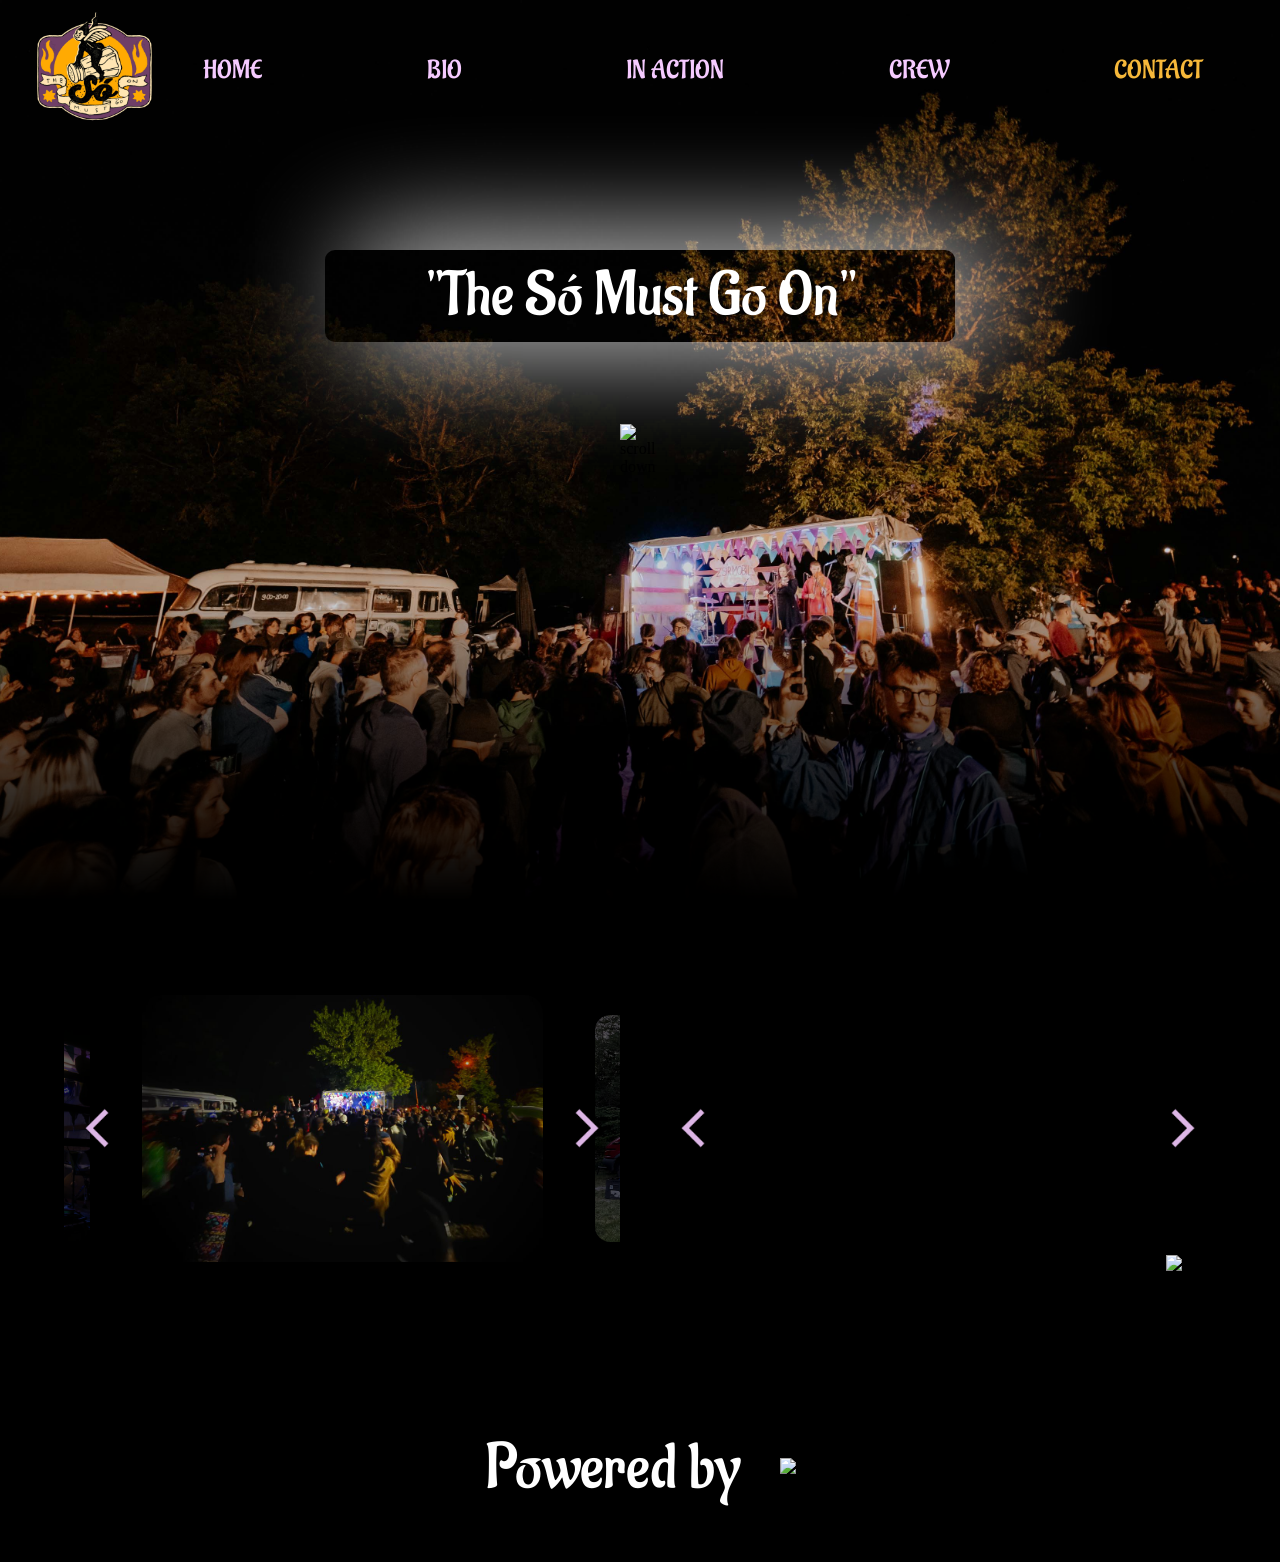
==== commit 7e707e65: "Update action.html" ====
--- a/action.html
+++ b/action.html
@@ -52,6 +52,7 @@
 
 <div id="izkbu">
     <div id="in06f">"The Só Must Go On"</div>
+    <img src="/assets/arrowdown.gif" id="arrowdown" alt="scroll down">
 </div>
 
 
--- a/css/action.css
+++ b/css/action.css
@@ -0,0 +1,482 @@
+* {
+    box-sizing: border-box;
+    -webkit-tap-highlight-color: transparent;
+
+}
+
+body {
+    margin: 0;
+}
+
+/* stabil mobil viewport */
+html, body {
+    background:black;
+    overflow-x: hidden;
+}
+
+/* HEADER */
+#i4ne {
+    display: flex;
+    align-items: center;
+    justify-content: space-between;
+    font-family: Times New Roman, Times, serif;
+
+    position: fixed;
+    inset: 0 0 auto 0;
+
+    width: 100%;
+    z-index: 1000;
+
+    padding: 0 clamp(8px, 2vw, 24px);
+    background: rgba(0,0,0,0);
+}
+
+/* LOGO */
+#if11u {
+    height: clamp(90px, 11vw, 200px);
+    width: auto;
+}
+
+/* NAV */
+#i2pj {
+    display: flex;
+    align-items: center;
+    justify-content: space-between;
+
+    flex: 1;
+    margin-left: clamp(10px, 2vw, 40px);
+
+    font-family: "Aladin", display;
+}
+
+/* MENU ITEMS */
+#itkk,
+#i6gh,
+#imsy9,
+#ikcke,
+#i1foi {
+    font-size: clamp(14px, 2vw, 36px);
+    padding: clamp(2px, 0.6vw, 8px) clamp(4px, 1vw, 15px);
+    white-space: nowrap;
+    align-self: center;
+
+    transition: all 0.3s ease;
+}
+
+/* jobb headroom */
+#i1foi {
+    margin-right: clamp(16px, 4vw, 40px);
+}
+
+/* NAV LINKS RESET */
+#i2pj a {
+    text-decoration: none;
+}
+
+/* DEFAULT MENU COLOR */
+#itkk,
+#i6gh,
+#imsy9,
+#ikcke {
+    color: #f5caff;
+}
+
+/* CONTACT SPECIAL */
+#i1foi,
+#i1foi:link,
+#i1foi:visited,
+#i1foi:active {
+    color: #f6b83a;
+    border-radius: 25px 25px 25px 4px;
+}
+
+/* HERO */
+#izkbu {
+    background-image: url("../assets/pentek_kisret_km-14.jpg");
+    background-position: center;
+    background-repeat: no-repeat;
+    background-size: cover;
+
+    min-height: 100dvh;
+    width: 100%;
+
+    display: flex;
+    justify-content: center;
+    align-items: flex-start;
+
+    position: relative;
+}
+
+#izkbu::after{
+content:"";
+position:absolute;
+left:0;
+right:0;
+bottom:0;
+
+height:300px;
+
+background:linear-gradient(
+to bottom,
+transparent,
+rgba(0,0,0,0.6),
+#000
+);
+
+pointer-events:none;
+
+opacity:0;
+animation: heroFadeBottom .5s ease-in forwards;
+}
+
+@keyframes heroFadeBottom{
+from{
+opacity:0;
+}
+to{
+opacity:1;
+}
+}
+
+/* desktop hover */
+#itkk:hover,
+#i6gh:hover,
+#imsy9:hover,
+#ikcke:hover {
+    color: #f6b83a;
+}
+
+/* mobile tap animation */
+#itkk:active,
+#i6gh:active,
+#imsy9:active,
+#ikcke:active {
+    color: #f6b83a;
+    transition: color 0.25s ease;
+}
+
+/* CONTACT */
+#i1foi:hover {
+    background-color: #f6b83a;
+    box-shadow: 0 0 50px 8px rgba(255, 214, 131, 0.53);
+    color: #6a415d;
+}
+
+#i1foi:active {
+    background-color: #f6b83a;
+    box-shadow: 0 0 50px 8px rgba(255, 214, 131, 0.53);
+    color: #6a415d;
+    transition: all 0.25s ease;
+}
+
+#i1foi:hover {
+    background-color: #f6b83a;
+    border-radius: 25px 25px 25px 4px;
+    box-shadow: 0 0 50px 8px rgba(255, 214, 131, 0.53);
+    color: #6a415d;
+    outline: 2px solid rgba(255, 236, 197, 0.76);
+    transition: all 0.3s ease-in-out;
+}
+
+/* MOTTO */
+#in06f {
+    position: sticky;
+    top: clamp(90px, 11vw, 200px);
+
+    display: flex;
+    justify-content: center;
+    align-items: center;
+    text-align: center;
+
+    font-family: "Aladin", display;
+    color: #ffffff;
+
+    font-size: clamp(28px, 6vw, 62px);
+
+    padding: clamp(4px, 1.5vw, 8px) clamp(70px, 10vw, 100px);
+
+    margin: 0 auto;
+    margin-top: clamp(250px, 18vh, 500px);
+
+    border-radius: 10px;
+    box-shadow: 32px -2px 119px 0px rgb(255, 255, 255);
+
+    z-index: 1;
+}
+
+/* scrollbar elrejtés */
+.carousel-track::-webkit-scrollbar {
+  display: none;
+}
+
+#powered {
+    width: 100%;
+    background: #000;
+
+    display: flex;
+    justify-content: center;
+    align-items: center;
+
+    padding: clamp(30px, 6vh, 70px) 20px;
+}
+
+#powered-wrap {
+    display: flex;
+    align-items: center;
+    gap: clamp(16px, 4vw, 40px);
+
+    flex-wrap: wrap;
+    justify-content: center;
+}
+
+#powered-text {
+    font-family: "Aladin", display;
+    color: white;
+
+    font-size: clamp(28px, 5vw, 64px);
+}
+
+#powered-logo {
+    height: clamp(40px, 6vw, 80px);
+    width: auto;
+}
+
+/* =========================
+ACTION HERO
+========================= */
+
+#action-hero{
+position:relative;
+width:100%;
+display:flex;
+justify-content:center;
+pointer-events:none;
+
+margin-top:clamp(40px,8vh,120px);
+margin-bottom:clamp(60px,10vh,160px);
+}
+
+
+/* =========================
+SLIDER BASE
+========================= */
+
+#image-slider,
+#video-slider{
+position:relative;
+overflow:hidden;
+border-radius:18px;
+aspect-ratio:16/9;
+background:black;
+}
+
+
+/* =========================
+IMAGE SLIDER
+========================= */
+
+#image-slider{
+position:relative;
+overflow:hidden;
+border-radius:22px;
+aspect-ratio:16/9;
+background:black;
+
+display:flex;
+align-items:center;
+}
+
+/* track */
+#image-track{
+display:flex;
+align-items:center;
+gap:22px;
+
+transition:transform .45s ease;
+}
+
+/* képek */
+#image-track img{
+
+width:72%;
+aspect-ratio:3/2;
+
+object-fit:cover;
+
+flex-shrink:0;
+
+border-radius:18px;
+
+opacity:.35;
+transform:scale(.85);
+
+transition:.35s ease;
+}
+
+/* CENTER */
+#image-track img.active{
+opacity:1;
+transform:scale(1);
+}
+
+#image-slider::before{
+left:0;
+background:linear-gradient(to right, black, transparent);
+}
+
+#image-slider::after{
+right:0;
+background:linear-gradient(to left, black, transparent);
+}
+
+/* =========================
+VIDEO SLIDER
+========================= */
+
+#video-track{
+display:flex;
+height:100%;
+}
+
+#video-track video{
+width:100%;
+height:100%;
+object-fit:cover;
+flex-shrink:0;
+}
+
+
+/* =========================
+ARROWS
+========================= */
+
+.arrow{
+position:absolute;
+top:50%;
+transform:translateY(-50%);
+z-index:20;
+
+width:42px;
+cursor:pointer;
+opacity:.9;
+}
+
+.arrow:hover{
+opacity:1;
+}
+
+.left{ left:12px; }
+.right{ right:12px; }
+
+
+/* =========================
+DOTS
+========================= */
+
+#img-dots,
+#vid-dots{
+position:absolute;
+bottom:12px;
+left:50%;
+transform:translateX(-50%);
+
+display:flex;
+gap:8px;
+z-index:20;
+}
+
+#img-dots div,
+#vid-dots div{
+width:8px;
+height:8px;
+border-radius:50%;
+background:#777;
+}
+
+#img-dots .active,
+#vid-dots .active{
+background:white;
+}
+
+
+/* =========================
+MUTE BUTTON
+========================= */
+
+#video-mute{
+position:absolute;
+right:14px;
+bottom:14px;
+
+width:36px;
+z-index:25;
+cursor:pointer;
+}
+
+/* HERO SLIDERS */
+
+#izkbu{
+    background:url("../assets/pentek_kisret_km-14.jpg") center/cover no-repeat;
+    min-height:100vh;
+
+    display:flex;
+    justify-content:center;
+    align-items:flex-start;
+
+    position:relative;
+
+    overflow:hidden;   /* EZ VÁGJA LE A KILÓGÓ SLIDERT */
+}
+
+
+/* SLIDERS A HERO-N */
+#action-sliders{
+width:90%;
+max-width:1500px;
+
+display:grid;
+grid-template-columns:1fr 1fr;
+gap:40px;
+
+pointer-events:auto;
+}
+
+@media(max-width:900px){
+
+#action-sliders{
+grid-template-columns:1fr;
+gap:28px;
+}
+
+/* canvas kisebb */
+#image-slider,
+#video-slider{
+aspect-ratio:4/3;
+}
+
+}
+
+@media (max-height: 500px){
+
+#action-sliders{
+width:92%;
+}
+
+#image-slider,
+#video-slider{
+aspect-ratio:16/7;
+}
+
+}
+
+#arrowdown {
+    position: absolute;
+    top: 50%;
+    left: 50%;
+    transform: translate(-50%, -50%);
+    width: 40px;
+    height: auto;
+    z-index: 10;
+}
+
+
